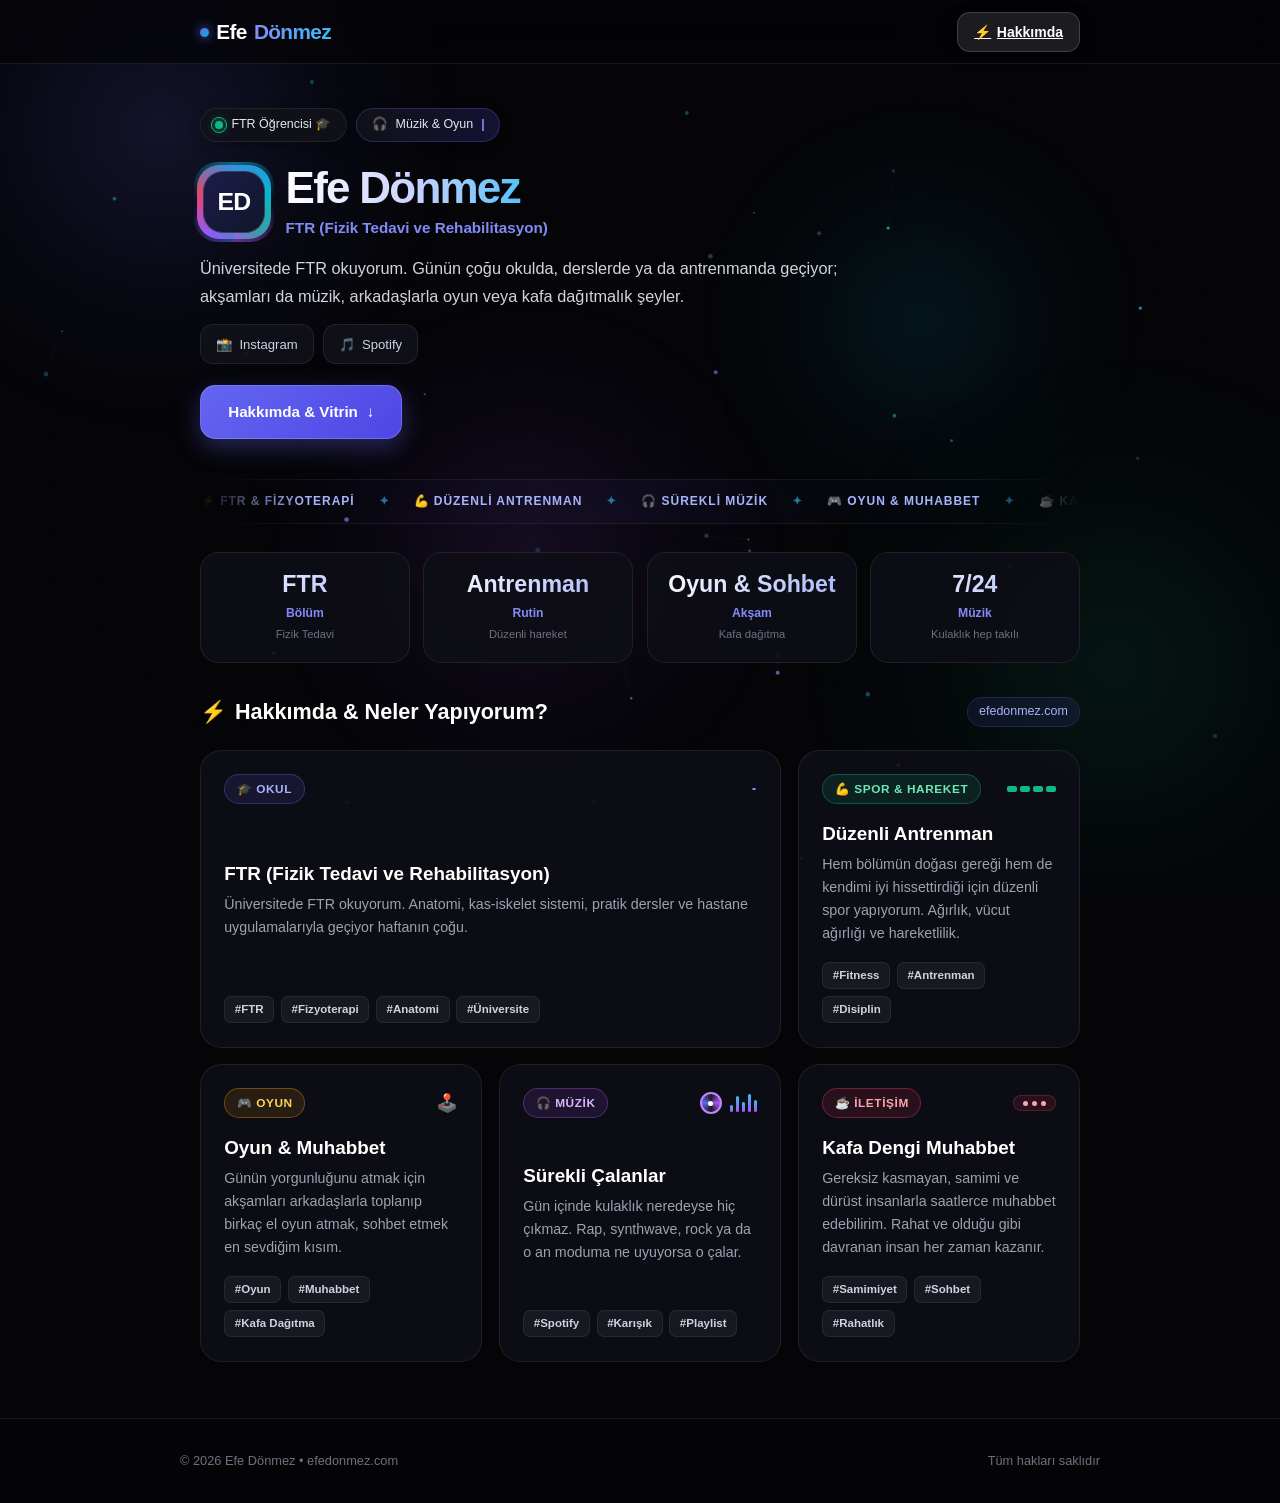
==== index.html @ 9a60cbd2 "source repo import" ====
<!DOCTYPE html>
<html lang="tr">
<head>
  <meta charset="UTF-8" />
  <meta name="viewport" content="width=device-width, initial-scale=1.0, maximum-scale=5.0, viewport-fit=cover" />
  <meta name="theme-color" content="#050508" />
  <meta name="apple-mobile-web-app-capable" content="yes" />
  <meta name="apple-mobile-web-app-status-bar-style" content="black-translucent" />
  <meta name="description" content="Efe Dönmez - FTR Öğrencisi | Kişisel Web Sitesi" />
  <meta property="og:title" content="Efe Dönmez | efedonmez.com" />
  <meta property="og:description" content="Efe Dönmez - Kişisel Vitrin" />
  <meta property="og:url" content="https://efedonmez.com" />
  <meta property="og:type" content="website" />
  <link rel="canonical" href="https://efedonmez.com/" />
  
  <title>Efe Dönmez | efedonmez.com</title>
  
  <link rel="stylesheet" href="css/base.css" />
  <link rel="stylesheet" href="css/showcase.css" />
</head>
<body>

  <!-- Üst Kaydırma İlerleme Çizgisi -->
  <div class="scroll-progress-bar" id="scroll-progress"></div>

  <!-- İnteraktif Yıldız & Parçacık Ağı Canvas -->
  <canvas id="bg-particles" aria-hidden="true"></canvas>

  <!-- Arka Plan Akıcı Aurora & Siber Izgara Animasyonu -->
  <div class="ambient-bg" aria-hidden="true">
    <div class="cyber-grid"></div>
    <div class="glow-orb glow-orb-1"></div>
    <div class="glow-orb glow-orb-2"></div>
    <div class="glow-orb glow-orb-3"></div>
    <div class="glow-orb glow-orb-4"></div>
  </div>

  <!-- Fare Takipçi Işık Hüzmesi -->
  <div class="cursor-glow" id="cursor-glow" aria-hidden="true"></div>

  <!-- Üst Navigasyon -->
  <header>
    <div class="nav-container">
      <button onclick="window.scrollTo({top: 0, behavior: 'smooth'})" class="brand-btn" aria-label="Ana Sayfa">
        <span class="brand-dot"></span>
        Efe<span class="accent">Dönmez</span>
      </button>
      <nav class="nav-tabs">
        <a href="#vitrin" class="tab-btn active">
          <span>⚡</span> Hakkımda
        </a>
      </nav>
    </div>
  </header>

  <!-- Ana İçerik -->
  <main>

    <!-- 1. HAKKIMDA & BENTO VİTRİN SEKMESİ -->
    <section id="view-showcase" class="fade-in">
      
      <!-- Hero Giriş -->
      <div class="hero-section">
        <div class="profile-badge-row stagger-item" style="--delay: 0.05s">
          <div class="status-pill">
            <span class="status-dot"></span>
            <span>FTR Öğrencisi 🎓</span>
          </div>
          <div class="status-pill pill-glow">
            <span class="floating-emoji">🎧</span>
            <span id="typewriter-text">Müzik & Oyun</span>
            <span class="typewriter-cursor">|</span>
          </div>
        </div>

        <div class="hero-main">
          <div class="hero-name-row stagger-item" style="--delay: 0.12s">
            <div class="avatar-wrapper" onclick="triggerAvatarBurst(event)" title="Tıkla!">
              <div class="avatar-ring"></div>
              <div class="avatar-ring-outer"></div>
              <div class="hero-avatar">ED</div>
            </div>
            <div class="hero-titles">
              <h1 class="shimmer-title">Efe Dönmez</h1>
              <p class="hero-subtitle">
                <span>FTR (Fizik Tedavi ve Rehabilitasyon)</span>
              </p>
            </div>
          </div>

          <p class="hero-bio stagger-item" style="--delay: 0.2s">
            Üniversitede FTR okuyorum. Günün çoğu okulda, derslerde ya da antrenmanda geçiyor; akşamları da müzik, arkadaşlarla oyun veya kafa dağıtmalık şeyler.
          </p>

          <!-- Sosyal Medya Şeridi -->
          <div class="social-strip stagger-item" style="--delay: 0.28s" id="social-strip"></div>

          <!-- Aksiyon Butonları -->
          <div class="hero-cta-group stagger-item" style="--delay: 0.35s">
            <a href="#vitrin" class="btn-hero-primary" style="text-decoration: none;">
              <span class="btn-shine"></span>
              <span>Hakkımda & Vitrin</span>
              <span class="bounce-arrow">↓</span>
            </a>
          </div>
        </div>
      </div>

      <!-- Sonsuz Kayan Şerit (Marquee Ticker) -->
      <div class="marquee-wrapper stagger-item" style="--delay: 0.42s">
        <div class="marquee-track">
          <div class="marquee-content">
            <span>⚡ FTR & FİZYOTERAPİ</span><span class="sep">✦</span>
            <span>💪 DÜZENLİ ANTRENMAN</span><span class="sep">✦</span>
            <span>🎧 SÜREKLİ MÜZİK</span><span class="sep">✦</span>
            <span>🎮 OYUN & MUHABBET</span><span class="sep">✦</span>
            <span>☕ KAFA DENGİ SOHBET</span><span class="sep">✦</span>
            <span>🌐 EFEDONMEZ.COM</span><span class="sep">✦</span>
            <span>⚡ FTR & FİZYOTERAPİ</span><span class="sep">✦</span>
            <span>💪 DÜZENLİ ANTRENMAN</span><span class="sep">✦</span>
            <span>🎧 SÜREKLİ MÜZİK</span><span class="sep">✦</span>
            <span>🎮 OYUN & MUHABBET</span><span class="sep">✦</span>
            <span>☕ KAFA DENGİ SOHBET</span><span class="sep">✦</span>
            <span>🌐 EFEDONMEZ.COM</span><span class="sep">✦</span>
          </div>
        </div>
      </div>

      <!-- İstatistik Sayaçları -->
      <div class="stats-grid" id="stats-container"></div>

      <!-- Bento Grid Vitrin Başlığı -->
      <div class="section-header" id="vitrin">
        <div class="section-title">
          <span class="zap-icon">⚡</span>
          <span>Hakkımda & Neler Yapıyorum?</span>
        </div>
        <span class="section-sub">efedonmez.com</span>
      </div>

      <!-- Dinamik Bento Grid Kartları -->
      <div class="bento-grid" id="bento-container"></div>

    </section>
  </main>

  <!-- Alt Bilgi -->
  <footer>
    <div class="footer-inner">
      <span>© 2026 Efe Dönmez • efedonmez.com</span>
      <span>Tüm hakları saklıdır</span>
    </div>
  </footer>

  <!-- Modüler Script Bileşenleri (< 200 Satır Kuralına Uygun) -->
  <script src="js/confetti.js"></script>
  <script src="js/particles.js"></script>
  <script src="data/profile.js"></script>
  <script src="js/app.js"></script>
</body>
</html>
---- css/base.css ----
/* ==========================================================================
   1. BASE.CSS - Değişkenler, Arka Plan Aurora, Siber Izgara ve Navigasyon
   ========================================================================== */

*, *::before, *::after {
  box-sizing: border-box;
  margin: 0;
  padding: 0;
  -webkit-tap-highlight-color: transparent;
}

:root {
  --bg-deep: #050508;
  --bg-card: rgba(15, 15, 23, 0.86);
  --bg-card-hover: rgba(22, 22, 34, 0.94);
  --bg-darker: #0a0a0f;
  --border-subtle: rgba(255, 255, 255, 0.08);
  --border-hover: rgba(129, 140, 248, 0.45);
  --text-main: #f4f4f6;
  --text-muted: #9ca3af;
  --text-faint: #6b7280;
  --primary: #6366f1;
  --primary-light: #818cf8;
  --primary-dark: #4f46e5;
  --primary-glow: rgba(99, 102, 241, 0.35);
  --emerald: #10b981;
  --purple: #a855f7;
  --amber: #f59e0b;
  --rose: #f43f5e;
  --cyan: #06b6d4;
  --font-sans: -apple-system, BlinkMacSystemFont, "Segoe UI", Roboto, "Helvetica Neue", Arial, sans-serif;
  --sat: env(safe-area-inset-top, 0px);
  --sab: env(safe-area-inset-bottom, 0px);
}

html { scroll-behavior: smooth; font-size: 16px; }

body {
  background-color: var(--bg-deep);
  color: var(--text-main);
  font-family: var(--font-sans);
  line-height: 1.6;
  min-height: 100vh;
  min-height: 100dvh;
  display: flex;
  flex-direction: column;
  position: relative;
  overflow-x: hidden;
  -webkit-font-smoothing: antialiased;
}

::selection { background-color: var(--primary); color: #fff; }
::-webkit-scrollbar { width: 6px; }
::-webkit-scrollbar-track { background: var(--bg-deep); }
::-webkit-scrollbar-thumb { background: linear-gradient(180deg, #6366f1, #10b981); border-radius: 9999px; }

.scroll-progress-bar {
  position: fixed; top: 0; left: 0; height: 3px; width: 0%;
  background: linear-gradient(90deg, #6366f1, #a855f7, #06b6d4, #10b981);
  background-size: 200% 100%;
  animation: gradientMove 3s linear infinite;
  z-index: 9999;
  box-shadow: 0 0 12px rgba(99, 102, 241, 0.8);
}

@keyframes gradientMove {
  0% { background-position: 0% 50%; }
  100% { background-position: 200% 50%; }
}

#bg-particles {
  position: fixed; inset: 0; width: 100vw; height: 100vh;
  pointer-events: none; z-index: 0;
}

.ambient-bg { position: fixed; inset: 0; pointer-events: none; z-index: 0; overflow: hidden; }

.cyber-grid {
  position: absolute; inset: 0;
  background-image: linear-gradient(rgba(99, 102, 241, 0.04) 1px, transparent 1px),
                    linear-gradient(90deg, rgba(99, 102, 241, 0.04) 1px, transparent 1px);
  background-size: 48px 48px;
  mask-image: radial-gradient(ellipse at center, rgba(0,0,0,0.65) 0%, transparent 75%);
  -webkit-mask-image: radial-gradient(ellipse at center, rgba(0,0,0,0.65) 0%, transparent 75%);
}

.glow-orb { position: absolute; border-radius: 50%; opacity: 0.55; will-change: transform; pointer-events: none; }
.glow-orb-1 { width: 620px; height: 620px; background: radial-gradient(circle, rgba(99, 102, 241, 0.28) 0%, rgba(99, 102, 241, 0.08) 40%, transparent 70%); top: -180px; left: -150px; animation: orbFloat1 16s ease-in-out infinite alternate; }
.glow-orb-2 { width: 650px; height: 650px; background: radial-gradient(circle, rgba(16, 185, 129, 0.18) 0%, rgba(16, 185, 129, 0.05) 40%, transparent 70%); bottom: -10%; right: -160px; animation: orbFloat2 20s ease-in-out infinite alternate; }
.glow-orb-3 { width: 540px; height: 540px; background: radial-gradient(circle, rgba(168, 85, 247, 0.2) 0%, rgba(168, 85, 247, 0.06) 40%, transparent 70%); top: 32%; left: 20%; animation: orbFloat3 18s ease-in-out infinite alternate; }
.glow-orb-4 { width: 460px; height: 460px; background: radial-gradient(circle, rgba(6, 182, 212, 0.18) 0%, rgba(6, 182, 212, 0.05) 40%, transparent 70%); top: 10%; right: 10%; animation: orbFloat1 22s ease-in-out infinite alternate-reverse; }

@keyframes orbFloat1 { 0% { transform: translate3d(0, 0, 0); } 100% { transform: translate3d(55px, 65px, 0); } }
@keyframes orbFloat2 { 0% { transform: translate3d(0, 0, 0); } 100% { transform: translate3d(-60px, -65px, 0); } }
@keyframes orbFloat3 { 0% { transform: translate3d(0, 0, 0); } 100% { transform: translate3d(45px, -50px, 0); } }

.cursor-glow {
  position: fixed; top: 0; left: 0; width: 420px; height: 420px; border-radius: 50%;
  background: radial-gradient(circle, rgba(99, 102, 241, 0.13) 0%, rgba(6, 182, 212, 0.05) 40%, transparent 70%);
  pointer-events: none; z-index: 1; will-change: transform;
  transform: translate3d(-9999px, -9999px, 0); transition: opacity 0.3s ease; opacity: 0;
}

.click-ripple {
  position: fixed; border-radius: 50%; pointer-events: none; z-index: 9998;
  border: 2px solid rgba(129, 140, 248, 0.75);
  box-shadow: 0 0 20px rgba(99, 102, 241, 0.5), inset 0 0 12px rgba(6, 182, 212, 0.4);
  transform: translate(-50%, -50%) scale(0);
  animation: rippleExpand 0.65s cubic-bezier(0.16, 1, 0.3, 1) forwards;
}

@keyframes rippleExpand {
  0% { width: 0px; height: 0px; opacity: 1; transform: translate(-50%, -50%) scale(0.2); }
  100% { width: 130px; height: 130px; opacity: 0; transform: translate(-50%, -50%) scale(1); }
}

header {
  position: sticky; top: 0; z-index: 50;
  background-color: rgba(5, 5, 8, 0.78);
  backdrop-filter: blur(20px); -webkit-backdrop-filter: blur(20px);
  border-bottom: 1px solid var(--border-subtle);
  padding-top: var(--sat); height: calc(64px + var(--sat));
}

.nav-container { max-width: 920px; margin: 0 auto; padding: 0 1.25rem; height: 64px; display: flex; align-items: center; justify-content: space-between; }
.brand-btn { background: transparent; border: none; font-size: 1.3rem; font-weight: 800; color: #fff; cursor: pointer; letter-spacing: -0.03em; display: flex; align-items: center; gap: 0.45rem; transition: transform 0.25s cubic-bezier(0.34, 1.56, 0.64, 1); }
.brand-btn:hover { transform: scale(1.04); }
.brand-btn:active { transform: scale(0.95); }
.brand-dot { width: 9px; height: 9px; border-radius: 50%; background: linear-gradient(135deg, #6366f1, #06b6d4); box-shadow: 0 0 12px #6366f1; animation: statusPulse 2s infinite; }
.brand-btn span.accent { background: linear-gradient(90deg, #818cf8, #38bdf8, #c084fc); background-size: 200% auto; -webkit-background-clip: text; -webkit-text-fill-color: transparent; animation: textShine 4s linear infinite; }

.nav-tabs { display: flex; gap: 0.45rem; align-items: center; }
.tab-btn { padding: 0.45rem 1rem; min-height: 40px; border-radius: 0.8rem; font-size: 0.875rem; font-weight: 600; border: 1px solid transparent; cursor: pointer; transition: all 0.25s cubic-bezier(0.16, 1, 0.3, 1); background: transparent; color: var(--text-muted); display: inline-flex; align-items: center; gap: 0.35rem; }
.tab-btn:hover { color: #fff; background-color: rgba(255, 255, 255, 0.06); transform: translateY(-1px); }
.tab-btn:active { transform: scale(0.95); }
.tab-btn.active { background-color: rgba(255, 255, 255, 0.1); color: #fff; border-color: rgba(255, 255, 255, 0.16); box-shadow: 0 4px 15px rgba(0, 0, 0, 0.3); }

.sparkle-icon { display: inline-block; animation: sparkleTwinkle 2.2s ease-in-out infinite; }
@keyframes sparkleTwinkle { 0%, 100% { transform: scale(1) rotate(0deg); } 50% { transform: scale(1.25) rotate(18deg); } }
@keyframes statusPulse { 0%, 100% { opacity: 1; transform: scale(1); } 50% { opacity: 0.4; transform: scale(0.85); } }

main { position: relative; z-index: 2; max-width: 920px; width: 100%; margin: 0 auto; padding: 1.5rem 1.25rem 3.5rem 1.25rem; flex: 1; }
.stagger-item { opacity: 0; transform: translateY(18px); animation: staggerReveal 0.65s cubic-bezier(0.22, 1, 0.36, 1) forwards; animation-delay: var(--delay, 0s); }
@keyframes staggerReveal { from { opacity: 0; transform: translateY(18px) scale(0.98); } to { opacity: 1; transform: translateY(0) scale(1); } }
.fade-in { animation: fadeIn 0.4s cubic-bezier(0.16, 1, 0.3, 1) forwards; }
@keyframes fadeIn { from { opacity: 0; transform: translateY(12px); } to { opacity: 1; transform: translateY(0); } }
.hidden { display: none !important; }

footer { position: relative; z-index: 2; border-top: 1px solid var(--border-subtle); padding: 2rem 1.25rem calc(2rem + var(--sab)) 1.25rem; text-align: center; font-size: 0.8rem; color: var(--text-faint); background-color: rgba(5, 5, 8, 0.92); }
.footer-inner { max-width: 920px; margin: 0 auto; display: flex; flex-direction: column; gap: 0.5rem; align-items: center; justify-content: space-between; }
@media (min-width: 640px) { .footer-inner { flex-direction: row; } }

@media (max-width: 480px) {
  .nav-container { padding: 0 0.85rem; }
  .brand-btn { font-size: 1.12rem; gap: 0.35rem; }
  .nav-tabs { gap: 0.3rem; }
  .tab-btn { padding: 0.38rem 0.68rem; font-size: 0.78rem; min-height: 36px; white-space: nowrap; }
  main { padding: 1rem 0.95rem 3rem 0.95rem; }
  .glow-orb { width: 320px !important; height: 320px !important; }
}
---- css/showcase.css ----
/* ==========================================================================
   2. SHOWCASE.CSS - Hero, Avatar Halo, Marquee, Bento Grid ve Kart Animasyonları
   ========================================================================== */

.hero-section { padding: 1.25rem 0 2rem 0; display: flex; flex-direction: column; gap: 1.35rem; }
.profile-badge-row { display: flex; flex-wrap: wrap; align-items: center; gap: 0.6rem; }

.status-pill {
  display: inline-flex; align-items: center; gap: 0.5rem;
  padding: 0.38rem 0.9rem; border-radius: 9999px;
  background-color: rgba(18, 18, 26, 0.88); border: 1px solid var(--border-subtle);
  font-size: 0.78rem; font-weight: 500; color: #e2e8f0;
  box-shadow: 0 4px 12px rgba(0, 0, 0, 0.25);
  transition: transform 0.2s ease, border-color 0.2s ease;
}
.status-pill:hover { transform: translateY(-2px); border-color: rgba(129, 140, 248, 0.4); }
.pill-glow { border-color: rgba(99, 102, 241, 0.28); background: linear-gradient(90deg, rgba(18, 18, 26, 0.9), rgba(49, 46, 129, 0.35)); }

.status-dot { width: 8px; height: 8px; border-radius: 50%; background-color: var(--emerald); box-shadow: 0 0 10px var(--emerald); position: relative; }
.status-dot::after { content: ''; position: absolute; inset: -4px; border-radius: 50%; border: 1.5px solid var(--emerald); animation: radarPing 1.8s cubic-bezier(0, 0, 0.2, 1) infinite; }
@keyframes radarPing { 0% { transform: scale(0.8); opacity: 0.9; } 100% { transform: scale(2.4); opacity: 0; } }

.floating-emoji { display: inline-block; animation: floatWave 2.5s ease-in-out infinite; }
@keyframes floatWave { 0%, 100% { transform: translateY(0) rotate(0deg); } 50% { transform: translateY(-3px) rotate(10deg); } }
.typewriter-cursor { color: var(--primary-light); font-weight: 800; animation: blinkCursor 0.8s step-end infinite; }
@keyframes blinkCursor { 0%, 100% { opacity: 1; } 50% { opacity: 0; } }

.hero-main { display: flex; flex-direction: column; gap: 0.9rem; }
.hero-name-row { display: flex; align-items: center; gap: 1.1rem; }

.avatar-wrapper { position: relative; width: 68px; height: 68px; display: flex; align-items: center; justify-content: center; cursor: pointer; flex-shrink: 0; animation: floatY 4s ease-in-out infinite; }
@keyframes floatY { 0%, 100% { transform: translateY(0px); } 50% { transform: translateY(-5px); } }
.avatar-ring { position: absolute; inset: -3px; border-radius: 1.4rem; background: conic-gradient(from 0deg, #6366f1, #06b6d4, #10b981, #a855f7, #f43f5e, #6366f1); animation: spinHalo 4s linear infinite; }
.avatar-ring-outer { position: absolute; inset: -6px; border-radius: 1.5rem; background: conic-gradient(from 180deg, #6366f1, transparent, #06b6d4, transparent, #a855f7); animation: spinHaloReverse 6s linear infinite; opacity: 0.55; }
@keyframes spinHalo { 0% { transform: rotate(0deg); } 100% { transform: rotate(360deg); } }
@keyframes spinHaloReverse { 0% { transform: rotate(360deg); } 100% { transform: rotate(0deg); } }

.hero-avatar {
  position: relative; z-index: 2; width: 62px; height: 62px; border-radius: 1.25rem;
  background: linear-gradient(135deg, #1e1b4b 0%, #0f172a 100%);
  border: 1px solid rgba(255, 255, 255, 0.15);
  display: flex; align-items: center; justify-content: center;
  font-size: 1.55rem; font-weight: 900; color: #fff; letter-spacing: -0.03em;
  transition: transform 0.2s cubic-bezier(0.34, 1.56, 0.64, 1);
}
.avatar-wrapper:hover .hero-avatar { transform: scale(1.06); }
.avatar-wrapper:active .hero-avatar { transform: scale(0.92); }

.shimmer-title {
  font-size: clamp(2rem, 5vw, 2.75rem); font-weight: 900; letter-spacing: -0.04em; line-height: 1.1;
  background: linear-gradient(90deg, #fff 0%, #c7d2fe 25%, #38bdf8 50%, #a855f7 75%, #fff 100%);
  background-size: 200% auto; -webkit-background-clip: text; -webkit-text-fill-color: transparent;
  animation: textShine 5s linear infinite;
}
@keyframes textShine { 0% { background-position: 0% center; } 100% { background-position: 200% center; } }
.hero-subtitle { font-size: 0.95rem; color: var(--primary-light); font-weight: 600; margin-top: 0.2rem; }
.hero-bio { font-size: 1.02rem; color: #d1d5db; line-height: 1.72; max-width: 680px; }

.hero-cta-group { display: flex; flex-wrap: wrap; gap: 0.8rem; margin-top: 0.4rem; }
.btn-hero-primary {
  position: relative; overflow: hidden; display: inline-flex; align-items: center; justify-content: center; gap: 0.55rem;
  padding: 0.85rem 1.7rem; min-height: 50px;
  background: linear-gradient(135deg, #6366f1 0%, #4f46e5 50%, #7c3aed 100%);
  background-size: 200% 200%; animation: gradientMove 4s ease infinite;
  color: #fff; border: 1px solid rgba(165, 180, 252, 0.35); border-radius: 0.95rem;
  font-size: 0.95rem; font-weight: 700; cursor: pointer;
  transition: transform 0.2s ease, box-shadow 0.2s ease; box-shadow: 0 8px 25px var(--primary-glow);
}
.btn-shine { position: absolute; top: 0; left: -100%; width: 60%; height: 100%; background: linear-gradient(90deg, transparent, rgba(255, 255, 255, 0.35), transparent); transform: skewX(-20deg); animation: btnShineSweep 3.5s infinite; pointer-events: none; }
@keyframes btnShineSweep { 0% { left: -100%; } 35%, 100% { left: 200%; } }
.btn-hero-primary:hover { transform: translateY(-3px) scale(1.02); box-shadow: 0 14px 32px rgba(99, 102, 241, 0.55); }
.btn-hero-primary:active { transform: scale(0.96); }
.sparkle-spin { display: inline-block; animation: sparkleTwinkle 2s infinite; }

.btn-hero-secondary {
  display: inline-flex; align-items: center; justify-content: center; gap: 0.5rem;
  padding: 0.85rem 1.4rem; min-height: 50px; background-color: rgba(20, 20, 30, 0.85);
  color: #e5e7eb; border: 1px solid var(--border-subtle); border-radius: 0.95rem;
  font-size: 0.95rem; font-weight: 600; text-decoration: none; cursor: pointer; transition: all 0.2s ease;
}
.btn-hero-secondary:hover { background-color: rgba(30, 30, 44, 0.95); color: #fff; border-color: rgba(129, 140, 248, 0.4); transform: translateY(-2px); }
.bounce-arrow { display: inline-block; animation: bounceY 1.6s infinite ease-in-out; }
@keyframes bounceY { 0%, 100% { transform: translateY(0); } 50% { transform: translateY(4px); } }
.arrow-slide { display: inline-block; transition: transform 0.25s ease; }
.btn-hero-primary:hover .arrow-slide { transform: translateX(4px); }

.social-strip { display: flex; flex-wrap: wrap; gap: 0.55rem; }
.social-badge {
  display: inline-flex; align-items: center; gap: 0.45rem; padding: 0.45rem 0.95rem; min-height: 40px;
  border-radius: 0.8rem; background-color: rgba(18, 18, 26, 0.85); border: 1px solid var(--border-subtle);
  font-size: 0.82rem; font-weight: 500; color: #cbd5e1; text-decoration: none; transition: all 0.25s cubic-bezier(0.34, 1.56, 0.64, 1);
}
.social-badge:hover { background-color: rgba(99, 102, 241, 0.18); color: #fff; border-color: rgba(129, 140, 248, 0.5); transform: translateY(-3px) scale(1.03); box-shadow: 0 8px 20px rgba(99, 102, 241, 0.25); }

.marquee-wrapper {
  margin: 0.5rem 0 1.75rem 0; padding: 0.75rem 0;
  border-top: 1px solid rgba(255, 255, 255, 0.06); border-bottom: 1px solid rgba(255, 255, 255, 0.06);
  background: linear-gradient(90deg, transparent, rgba(99, 102, 241, 0.05), transparent); overflow: hidden;
  mask-image: linear-gradient(90deg, transparent 0%, #000 12%, #000 88%, transparent 100%);
  -webkit-mask-image: linear-gradient(90deg, transparent 0%, #000 12%, #000 88%, transparent 100%);
}
.marquee-track { display: flex; width: max-content; will-change: transform; animation: marqueeScroll 24s linear infinite; }
.marquee-wrapper:hover .marquee-track { animation-play-state: paused; }
.marquee-content { display: flex; align-items: center; gap: 1.5rem; padding-right: 1.5rem; font-size: 0.75rem; font-weight: 700; letter-spacing: 0.08em; color: #a5b4fc; }
.marquee-content .sep { color: #38bdf8; opacity: 0.6; }
@keyframes marqueeScroll { 0% { transform: translate3d(0, 0, 0); } 100% { transform: translate3d(-50%, 0, 0); } }

.spotlight-card {
  position: relative; overflow: hidden; --mouse-x: 50%; --mouse-y: 50%; --rx: 0deg; --ry: 0deg;
  transform: perspective(1000px) rotateX(var(--rx)) rotateY(var(--ry));
  transition: transform 0.1s ease-out, border-color 0.25s ease, box-shadow 0.25s ease;
}
.spotlight-card::after {
  content: ''; position: absolute; inset: 0;
  background: radial-gradient(420px circle at var(--mouse-x) var(--mouse-y), rgba(129, 140, 248, 0.14), transparent 45%);
  opacity: 0; transition: opacity 0.25s ease; pointer-events: none; z-index: 1;
}
.spotlight-card:hover::after { opacity: 1; }

.stats-grid { display: grid; grid-template-columns: repeat(2, 1fr); gap: 0.85rem; margin: 1rem 0 2rem 0; }
@media (min-width: 640px) { .stats-grid { grid-template-columns: repeat(4, 1fr); } }
.stat-card { padding: 1.15rem 1rem; background-color: var(--bg-card); border: 1px solid var(--border-subtle); border-radius: 1.15rem; text-align: center; position: relative; overflow: hidden; }
.stat-card::before { content: ''; position: absolute; top: 0; left: -100%; width: 100%; height: 2px; background: linear-gradient(90deg, transparent, #818cf8, #34d399, transparent); animation: topBorderFlow 4s linear infinite; animation-delay: var(--delay, 0s); }
@keyframes topBorderFlow { 0% { left: -100%; } 100% { left: 100%; } }
.stat-card:hover { border-color: var(--border-hover); box-shadow: 0 12px 28px rgba(0, 0, 0, 0.4), 0 0 20px rgba(99, 102, 241, 0.15); }
.stat-val { font-size: 1.45rem; font-weight: 800; background: linear-gradient(135deg, #fff 0%, #a5b4fc 100%); -webkit-background-clip: text; -webkit-text-fill-color: transparent; line-height: 1.2; }
.stat-lbl { font-size: 0.76rem; font-weight: 700; color: var(--primary-light); margin-top: 0.3rem; }
.stat-sub { font-size: 0.7rem; color: var(--text-faint); margin-top: 0.15rem; }

.section-header { display: flex; align-items: center; justify-content: space-between; margin: 2rem 0 1.25rem 0; }
.section-title { font-size: 1.35rem; font-weight: 800; color: #fff; display: flex; align-items: center; gap: 0.5rem; }
.zap-icon { display: inline-block; animation: zapBounce 2s infinite; }
@keyframes zapBounce { 0%, 100% { transform: scale(1); } 50% { transform: scale(1.2) rotate(-8deg); } }
.section-sub { font-size: 0.78rem; color: #a5b4fc; padding: 0.25rem 0.7rem; border-radius: 9999px; background: rgba(99, 102, 241, 0.1); border: 1px solid rgba(99, 102, 241, 0.2); }

.bento-grid { display: grid; grid-template-columns: 1fr; gap: 1.05rem; }
@media (min-width: 640px) { .bento-grid { grid-template-columns: repeat(2, 1fr); } .bento-card.large, .bento-card.wide { grid-column: span 2; } }
@media (min-width: 860px) { .bento-grid { grid-template-columns: repeat(3, 1fr); } .bento-card.large { grid-column: span 2; } .bento-card.wide { grid-column: span 3; } }

.bento-card { padding: 1.45rem; border-radius: 1.35rem; background-color: var(--bg-card); border: 1px solid var(--border-subtle); display: flex; flex-direction: column; justify-content: space-between; gap: 1.05rem; position: relative; overflow: hidden; z-index: 1; }
.bento-card > * { position: relative; z-index: 2; }
.bento-card:hover { border-color: var(--border-hover); background-color: var(--bg-card-hover); box-shadow: 0 18px 40px rgba(0, 0, 0, 0.45), 0 0 25px rgba(99, 102, 241, 0.15); }
.bento-badge-row { display: flex; align-items: center; justify-content: space-between; gap: 0.5rem; }
.bento-badge { font-size: 0.74rem; font-weight: 700; text-transform: uppercase; letter-spacing: 0.05em; padding: 0.28rem 0.72rem; border-radius: 9999px; display: inline-flex; align-items: center; gap: 0.35rem; }
.bento-badge.indigo { color: #a5b4fc; border: 1px solid rgba(99, 102, 241, 0.35); background: rgba(99, 102, 241, 0.12); }
.bento-badge.emerald { color: #6ee7b7; border: 1px solid rgba(16, 185, 129, 0.35); background: rgba(16, 185, 129, 0.12); }
.bento-badge.purple { color: #d8b4fe; border: 1px solid rgba(168, 85, 247, 0.35); background: rgba(168, 85, 247, 0.12); }
.bento-badge.amber { color: #fcd34d; border: 1px solid rgba(245, 158, 11, 0.35); background: rgba(245, 158, 11, 0.12); }
.bento-badge.rose { color: #fda4af; border: 1px solid rgba(244, 63, 94, 0.35); background: rgba(244, 63, 94, 0.12); }
.bento-badge.cyan { color: #67e8f9; border: 1px solid rgba(6, 182, 212, 0.35); background: rgba(6, 182, 212, 0.12); }

/* Mini Card Widgets */
.ecg-widget { width: 90px; height: 24px; overflow: visible; }
.ecg-line { fill: none; stroke: #818cf8; stroke-width: 2.2; stroke-linecap: round; stroke-linejoin: round; stroke-dasharray: 160; stroke-dashoffset: 160; animation: ecgPulse 2.4s ease-in-out infinite; }
@keyframes ecgPulse { 0% { stroke-dashoffset: 160; opacity: 0.3; } 50% { stroke-dashoffset: 0; opacity: 1; } 100% { stroke-dashoffset: -160; opacity: 0.3; } }

.music-widget { display: flex; align-items: center; gap: 0.5rem; }
.vinyl-disc { width: 22px; height: 22px; border-radius: 50%; background: conic-gradient(#18181b, #a855f7, #18181b, #6366f1, #18181b); border: 2px solid #c084fc; display: flex; align-items: center; justify-content: center; animation: spinHalo 3s linear infinite; }
.vinyl-disc::after { content: ''; width: 5px; height: 5px; border-radius: 50%; background: #fff; }
.equalizer { display: flex; align-items: flex-end; gap: 3px; height: 18px; }
.eq-bar { width: 3px; background: linear-gradient(180deg, #38bdf8, #a855f7); border-radius: 2px; animation: equalize 0.9s infinite alternate ease-in-out; }
.eq-bar:nth-child(1) { height: 7px; animation-duration: 0.6s; }
.eq-bar:nth-child(2) { height: 16px; animation-duration: 0.95s; animation-delay: 0.15s; }
.eq-bar:nth-child(3) { height: 10px; animation-duration: 0.75s; animation-delay: 0.3s; }
.eq-bar:nth-child(4) { height: 18px; animation-duration: 1.1s; animation-delay: 0.05s; }
.eq-bar:nth-child(5) { height: 12px; animation-duration: 0.8s; animation-delay: 0.25s; }
@keyframes equalize { 0% { transform: scaleY(0.25); } 100% { transform: scaleY(1); } }

.power-meter { display: flex; gap: 3px; align-items: center; }
.pwr-seg { width: 10px; height: 6px; border-radius: 2px; background: #10b981; animation: powerCharge 1.6s infinite; }
.pwr-seg:nth-child(2) { animation-delay: 0.25s; } .pwr-seg:nth-child(3) { animation-delay: 0.5s; } .pwr-seg:nth-child(4) { animation-delay: 0.75s; }
@keyframes powerCharge { 0%, 100% { opacity: 0.25; transform: scaleY(0.8); } 50% { opacity: 1; transform: scaleY(1.2); } }

.chat-typing { display: flex; align-items: center; gap: 4px; padding: 0.3rem 0.55rem; border-radius: 9999px; background: rgba(244, 63, 94, 0.12); border: 1px solid rgba(244, 63, 94, 0.25); }
.typing-dot { width: 5px; height: 5px; border-radius: 50%; background: #fda4af; animation: typingBounce 1.2s infinite ease-in-out; }
.typing-dot:nth-child(2) { animation-delay: 0.2s; } .typing-dot:nth-child(3) { animation-delay: 0.4s; }
@keyframes typingBounce { 0%, 80%, 100% { transform: translateY(0); opacity: 0.4; } 40% { transform: translateY(-4px); opacity: 1; } }

.game-ping { font-size: 1.1rem; display: inline-block; animation: controllerRock 2s ease-in-out infinite; }
@keyframes controllerRock { 0%, 100% { transform: rotate(-8deg) scale(1); } 50% { transform: rotate(8deg) scale(1.15); } }

.bento-title { font-size: 1.18rem; font-weight: 800; color: #fff; line-height: 1.35; }
.bento-desc { font-size: 0.89rem; color: var(--text-muted); line-height: 1.62; }
.bento-tags { display: flex; flex-wrap: wrap; gap: 0.42rem; }
.bento-tag { font-size: 0.72rem; font-weight: 600; padding: 0.22rem 0.6rem; border-radius: 0.45rem; background-color: rgba(255, 255, 255, 0.05); color: #cbd5e1; border: 1px solid rgba(255, 255, 255, 0.07); transition: all 0.2s ease; }
.bento-card:hover .bento-tag { border-color: rgba(129, 140, 248, 0.3); color: #fff; }

@media (max-width: 480px) {
  .hero-cta-group { flex-direction: column; width: 100%; }
  .btn-hero-primary, .btn-hero-secondary { width: 100%; }
  .bento-card { padding: 1.2rem; }
}
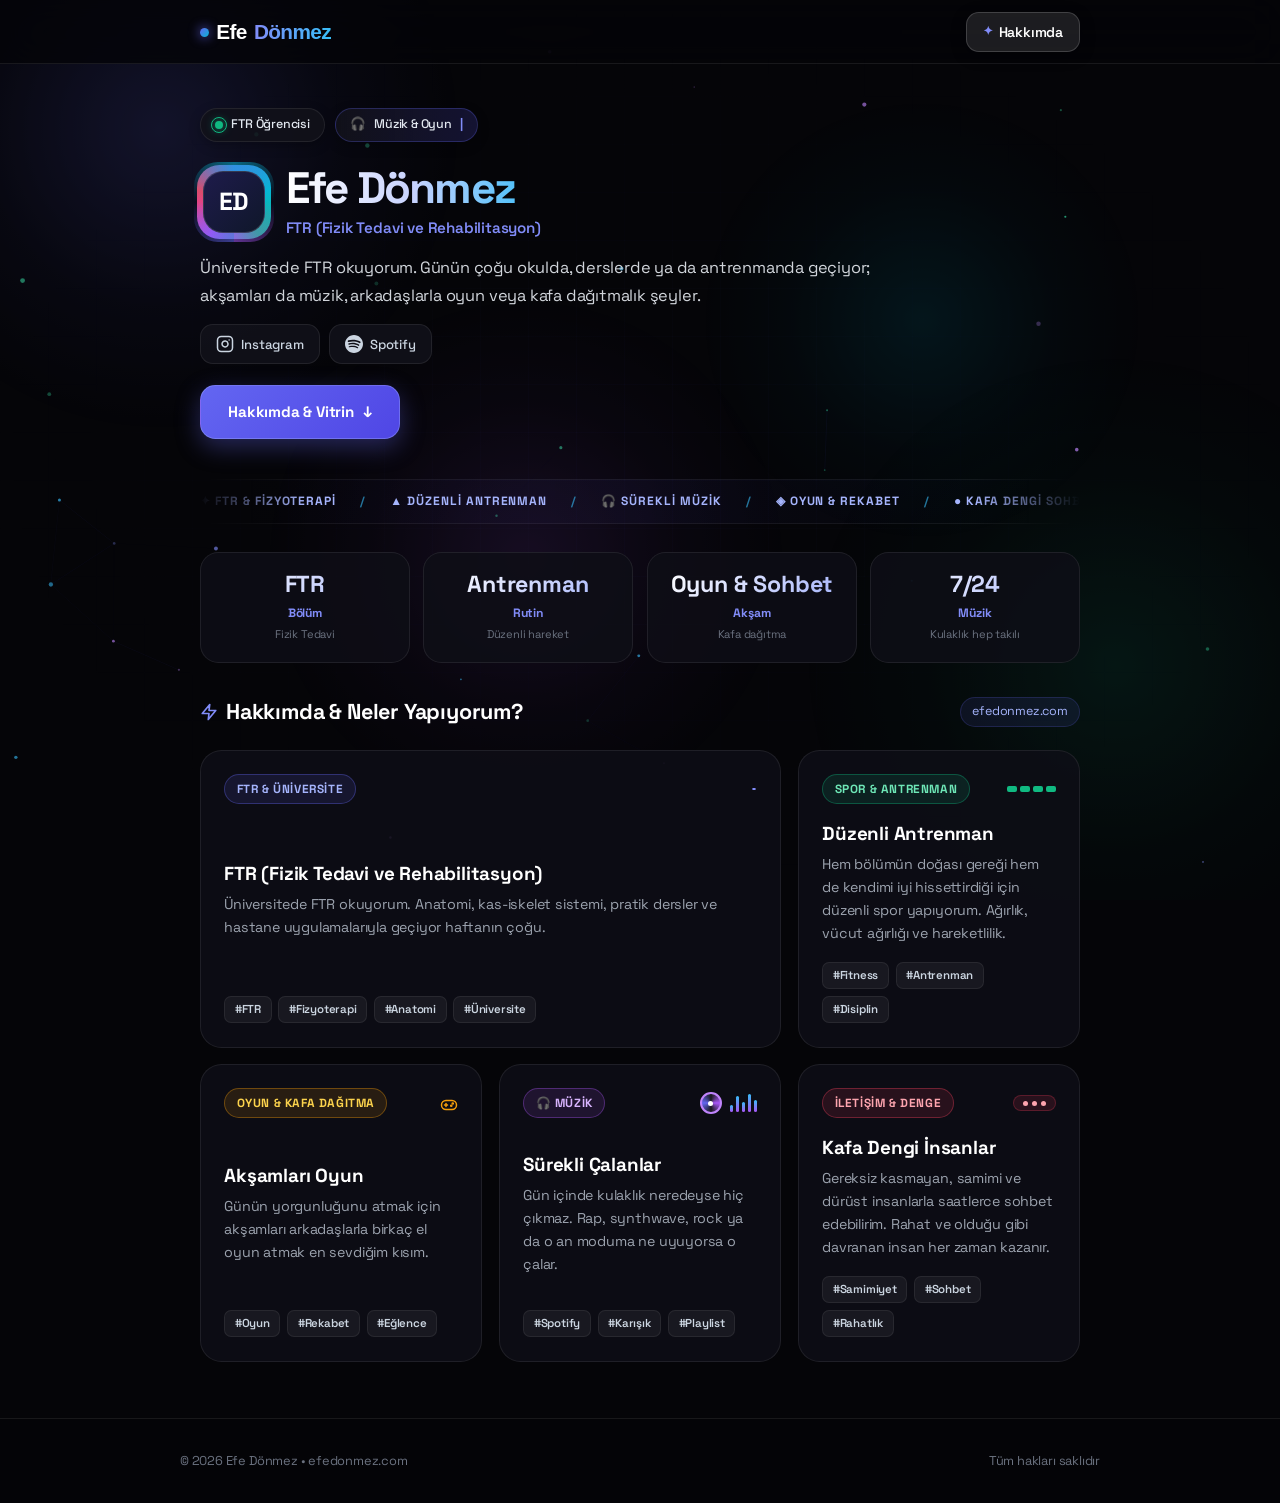
==== commit cb15dc45: "Sync site content from local test folder. Co-authored-by: Cursor <cursoragent@cursor.com>" ====
--- a/index.html
+++ b/index.html
@@ -15,6 +15,11 @@
   
   <title>Efe Dönmez | efedonmez.com</title>
   
+  <!-- Google Fonts: Space Grotesk -->
+  <link rel="preconnect" href="https://fonts.googleapis.com" />
+  <link rel="preconnect" href="https://fonts.gstatic.com" crossorigin />
+  <link href="https://fonts.googleapis.com/css2?family=Space+Grotesk:wght@400;500;600;700&display=swap" rel="stylesheet" />
+
   <link rel="stylesheet" href="css/base.css" />
   <link rel="stylesheet" href="css/showcase.css" />
 </head>
@@ -46,8 +51,8 @@
         Efe<span class="accent">Dönmez</span>
       </button>
       <nav class="nav-tabs">
-        <a href="#vitrin" class="tab-btn active">
-          <span>⚡</span> Hakkımda
+        <a href="#vitrin" class="tab-btn active" style="text-decoration: none;">
+          <span style="font-size: 0.75rem; color: #818cf8;">✦</span> Hakkımda
         </a>
       </nav>
     </div>
@@ -64,7 +69,7 @@
         <div class="profile-badge-row stagger-item" style="--delay: 0.05s">
           <div class="status-pill">
             <span class="status-dot"></span>
-            <span>FTR Öğrencisi 🎓</span>
+            <span>FTR Öğrencisi</span>
           </div>
           <div class="status-pill pill-glow">
             <span class="floating-emoji">🎧</span>
@@ -110,18 +115,18 @@
       <div class="marquee-wrapper stagger-item" style="--delay: 0.42s">
         <div class="marquee-track">
           <div class="marquee-content">
-            <span>⚡ FTR & FİZYOTERAPİ</span><span class="sep">✦</span>
-            <span>💪 DÜZENLİ ANTRENMAN</span><span class="sep">✦</span>
-            <span>🎧 SÜREKLİ MÜZİK</span><span class="sep">✦</span>
-            <span>🎮 OYUN & MUHABBET</span><span class="sep">✦</span>
-            <span>☕ KAFA DENGİ SOHBET</span><span class="sep">✦</span>
-            <span>🌐 EFEDONMEZ.COM</span><span class="sep">✦</span>
-            <span>⚡ FTR & FİZYOTERAPİ</span><span class="sep">✦</span>
-            <span>💪 DÜZENLİ ANTRENMAN</span><span class="sep">✦</span>
-            <span>🎧 SÜREKLİ MÜZİK</span><span class="sep">✦</span>
-            <span>🎮 OYUN & MUHABBET</span><span class="sep">✦</span>
-            <span>☕ KAFA DENGİ SOHBET</span><span class="sep">✦</span>
-            <span>🌐 EFEDONMEZ.COM</span><span class="sep">✦</span>
+            <span>✦ FTR & FİZYOTERAPİ</span><span class="sep">/</span>
+            <span>▲ DÜZENLİ ANTRENMAN</span><span class="sep">/</span>
+            <span>🎧 SÜREKLİ MÜZİK</span><span class="sep">/</span>
+            <span>◈ OYUN & REKABET</span><span class="sep">/</span>
+            <span>● KAFA DENGİ SOHBET</span><span class="sep">/</span>
+            <span>✦ EFEDONMEZ.COM</span><span class="sep">/</span>
+            <span>✦ FTR & FİZYOTERAPİ</span><span class="sep">/</span>
+            <span>▲ DÜZENLİ ANTRENMAN</span><span class="sep">/</span>
+            <span>🎧 SÜREKLİ MÜZİK</span><span class="sep">/</span>
+            <span>◈ OYUN & REKABET</span><span class="sep">/</span>
+            <span>● KAFA DENGİ SOHBET</span><span class="sep">/</span>
+            <span>✦ EFEDONMEZ.COM</span><span class="sep">/</span>
           </div>
         </div>
       </div>
@@ -132,7 +137,7 @@
       <!-- Bento Grid Vitrin Başlığı -->
       <div class="section-header" id="vitrin">
         <div class="section-title">
-          <span class="zap-icon">⚡</span>
+          <svg class="zap-icon" width="18" height="18" viewBox="0 0 24 24" fill="none" stroke="currentColor" stroke-width="2.2" stroke-linecap="round" stroke-linejoin="round" style="color: #818cf8; vertical-align: middle;"><polygon points="13 2 3 14 12 14 11 22 21 10 12 10 13 2"/></svg>
           <span>Hakkımda & Neler Yapıyorum?</span>
         </div>
         <span class="section-sub">efedonmez.com</span>
--- a/css/base.css
+++ b/css/base.css
@@ -7,6 +7,11 @@
   margin: 0;
   padding: 0;
   -webkit-tap-highlight-color: transparent;
+}
+
+a {
+  text-decoration: none;
+  color: inherit;
 }
 
 :root {
@@ -28,17 +33,24 @@
   --amber: #f59e0b;
   --rose: #f43f5e;
   --cyan: #06b6d4;
-  --font-sans: -apple-system, BlinkMacSystemFont, "Segoe UI", Roboto, "Helvetica Neue", Arial, sans-serif;
+  --font-sans: 'Space Grotesk', -apple-system, BlinkMacSystemFont, "Segoe UI", Roboto, sans-serif;
   --sat: env(safe-area-inset-top, 0px);
   --sab: env(safe-area-inset-bottom, 0px);
 }
 
-html { scroll-behavior: smooth; font-size: 16px; }
+html {
+  scroll-behavior: smooth;
+  font-size: 16px;
+  -webkit-text-size-adjust: 100%;
+  text-size-adjust: 100%;
+  -webkit-overflow-scrolling: touch;
+}
 
 body {
   background-color: var(--bg-deep);
   color: var(--text-main);
   font-family: var(--font-sans);
+  letter-spacing: -0.012em;
   line-height: 1.6;
   min-height: 100vh;
   min-height: 100dvh;
@@ -47,6 +59,14 @@
   position: relative;
   overflow-x: hidden;
   -webkit-font-smoothing: antialiased;
+  -moz-osx-font-smoothing: grayscale;
+  -webkit-tap-highlight-color: transparent;
+  -webkit-touch-callout: none;
+  text-rendering: optimizeLegibility;
+  -webkit-user-select: none;
+  -moz-user-select: none;
+  -ms-user-select: none;
+  user-select: none;
 }
 
 ::selection { background-color: var(--primary); color: #fff; }
@@ -130,8 +150,8 @@
 .brand-btn span.accent { background: linear-gradient(90deg, #818cf8, #38bdf8, #c084fc); background-size: 200% auto; -webkit-background-clip: text; -webkit-text-fill-color: transparent; animation: textShine 4s linear infinite; }
 
 .nav-tabs { display: flex; gap: 0.45rem; align-items: center; }
-.tab-btn { padding: 0.45rem 1rem; min-height: 40px; border-radius: 0.8rem; font-size: 0.875rem; font-weight: 600; border: 1px solid transparent; cursor: pointer; transition: all 0.25s cubic-bezier(0.16, 1, 0.3, 1); background: transparent; color: var(--text-muted); display: inline-flex; align-items: center; gap: 0.35rem; }
-.tab-btn:hover { color: #fff; background-color: rgba(255, 255, 255, 0.06); transform: translateY(-1px); }
+.tab-btn { text-decoration: none; padding: 0.45rem 1rem; min-height: 40px; border-radius: 0.8rem; font-size: 0.875rem; font-weight: 600; border: 1px solid transparent; cursor: pointer; transition: all 0.25s cubic-bezier(0.16, 1, 0.3, 1); background: transparent; color: var(--text-muted); display: inline-flex; align-items: center; gap: 0.35rem; }
+.tab-btn:hover { color: #fff; background-color: rgba(255, 255, 255, 0.06); transform: translateY(-1px); text-decoration: none; }
 .tab-btn:active { transform: scale(0.95); }
 .tab-btn.active { background-color: rgba(255, 255, 255, 0.1); color: #fff; border-color: rgba(255, 255, 255, 0.16); box-shadow: 0 4px 15px rgba(0, 0, 0, 0.3); }
 
@@ -150,11 +170,20 @@
 .footer-inner { max-width: 920px; margin: 0 auto; display: flex; flex-direction: column; gap: 0.5rem; align-items: center; justify-content: space-between; }
 @media (min-width: 640px) { .footer-inner { flex-direction: row; } }
 
+@media (hover: none) {
+  .cursor-glow { display: none !important; }
+}
+
 @media (max-width: 480px) {
-  .nav-container { padding: 0 0.85rem; }
-  .brand-btn { font-size: 1.12rem; gap: 0.35rem; }
+  .nav-container { padding: 0 1rem; }
+  .brand-btn { font-size: 1.15rem; gap: 0.35rem; }
   .nav-tabs { gap: 0.3rem; }
-  .tab-btn { padding: 0.38rem 0.68rem; font-size: 0.78rem; min-height: 36px; white-space: nowrap; }
-  main { padding: 1rem 0.95rem 3rem 0.95rem; }
-  .glow-orb { width: 320px !important; height: 320px !important; }
+  .tab-btn { padding: 0.38rem 0.72rem; font-size: 0.8rem; min-height: 38px; white-space: nowrap; }
+  main { padding: 0.85rem 1rem 3rem 1rem; }
+  .glow-orb { width: 300px !important; height: 300px !important; }
 }
+
+@media (max-width: 360px) {
+  .brand-btn { font-size: 1.05rem; }
+  .tab-btn { padding: 0.32rem 0.58rem; font-size: 0.76rem; }
+}
--- a/css/showcase.css
+++ b/css/showcase.css
@@ -91,6 +91,8 @@
   font-size: 0.82rem; font-weight: 500; color: #cbd5e1; text-decoration: none; transition: all 0.25s cubic-bezier(0.34, 1.56, 0.64, 1);
 }
 .social-badge:hover { background-color: rgba(99, 102, 241, 0.18); color: #fff; border-color: rgba(129, 140, 248, 0.5); transform: translateY(-3px) scale(1.03); box-shadow: 0 8px 20px rgba(99, 102, 241, 0.25); }
+.social-icon { display: inline-flex; align-items: center; justify-content: center; width: 18px; height: 18px; flex-shrink: 0; line-height: 1; }
+.social-icon svg { display: block; width: 18px; height: 18px; overflow: visible; }
 
 .marquee-wrapper {
   margin: 0.5rem 0 1.75rem 0; padding: 0.75rem 0;
@@ -99,7 +101,7 @@
   mask-image: linear-gradient(90deg, transparent 0%, #000 12%, #000 88%, transparent 100%);
   -webkit-mask-image: linear-gradient(90deg, transparent 0%, #000 12%, #000 88%, transparent 100%);
 }
-.marquee-track { display: flex; width: max-content; will-change: transform; animation: marqueeScroll 24s linear infinite; }
+.marquee-track { display: flex; width: max-content; will-change: transform; transform: translate3d(0, 0, 0); -webkit-backface-visibility: hidden; backface-visibility: hidden; animation: marqueeScroll 24s linear infinite; }
 .marquee-wrapper:hover .marquee-track { animation-play-state: paused; }
 .marquee-content { display: flex; align-items: center; gap: 1.5rem; padding-right: 1.5rem; font-size: 0.75rem; font-weight: 700; letter-spacing: 0.08em; color: #a5b4fc; }
 .marquee-content .sep { color: #38bdf8; opacity: 0.6; }
@@ -108,7 +110,8 @@
 .spotlight-card {
   position: relative; overflow: hidden; --mouse-x: 50%; --mouse-y: 50%; --rx: 0deg; --ry: 0deg;
   transform: perspective(1000px) rotateX(var(--rx)) rotateY(var(--ry));
-  transition: transform 0.1s ease-out, border-color 0.25s ease, box-shadow 0.25s ease;
+  transition: transform 0.12s cubic-bezier(0.16, 1, 0.3, 1), border-color 0.25s ease, box-shadow 0.25s ease;
+  will-change: transform;
 }
 .spotlight-card::after {
   content: ''; position: absolute; inset: 0;
@@ -116,6 +119,10 @@
   opacity: 0; transition: opacity 0.25s ease; pointer-events: none; z-index: 1;
 }
 .spotlight-card:hover::after { opacity: 1; }
+@media (hover: none) {
+  .spotlight-card { transform: none !important; }
+  .spotlight-card::after { display: none !important; }
+}
 
 .stats-grid { display: grid; grid-template-columns: repeat(2, 1fr); gap: 0.85rem; margin: 1rem 0 2rem 0; }
 @media (min-width: 640px) { .stats-grid { grid-template-columns: repeat(4, 1fr); } }
@@ -186,7 +193,21 @@
 .bento-card:hover .bento-tag { border-color: rgba(129, 140, 248, 0.3); color: #fff; }
 
 @media (max-width: 480px) {
+  .hero-section { gap: 1.15rem; padding: 0.6rem 0 1.6rem 0; }
+  .shimmer-title { font-size: 2.15rem; line-height: 1.18; }
+  .hero-bio { font-size: 0.88rem; line-height: 1.58; }
   .hero-cta-group { flex-direction: column; width: 100%; }
-  .btn-hero-primary, .btn-hero-secondary { width: 100%; }
-  .bento-card { padding: 1.2rem; }
-}
+  .btn-hero-primary, .btn-hero-secondary { width: 100%; justify-content: center; min-height: 44px; }
+  .bento-card { padding: 1.15rem; gap: 0.85rem; border-radius: 1.2rem; }
+  .bento-title { font-size: 1.08rem; }
+  .bento-desc { font-size: 0.84rem; line-height: 1.55; }
+  .stat-card { padding: 0.85rem 0.6rem; border-radius: 1rem; }
+  .stat-val { font-size: 1.28rem; }
+  .social-strip { gap: 0.45rem; }
+  .social-badge { padding: 0.4rem 0.8rem; font-size: 0.8rem; min-height: 38px; }
+}
+
+@media (max-width: 360px) {
+  .stats-grid { grid-template-columns: 1fr; }
+  .hero-avatar { width: 50px; height: 50px; font-size: 1.1rem; }
+}
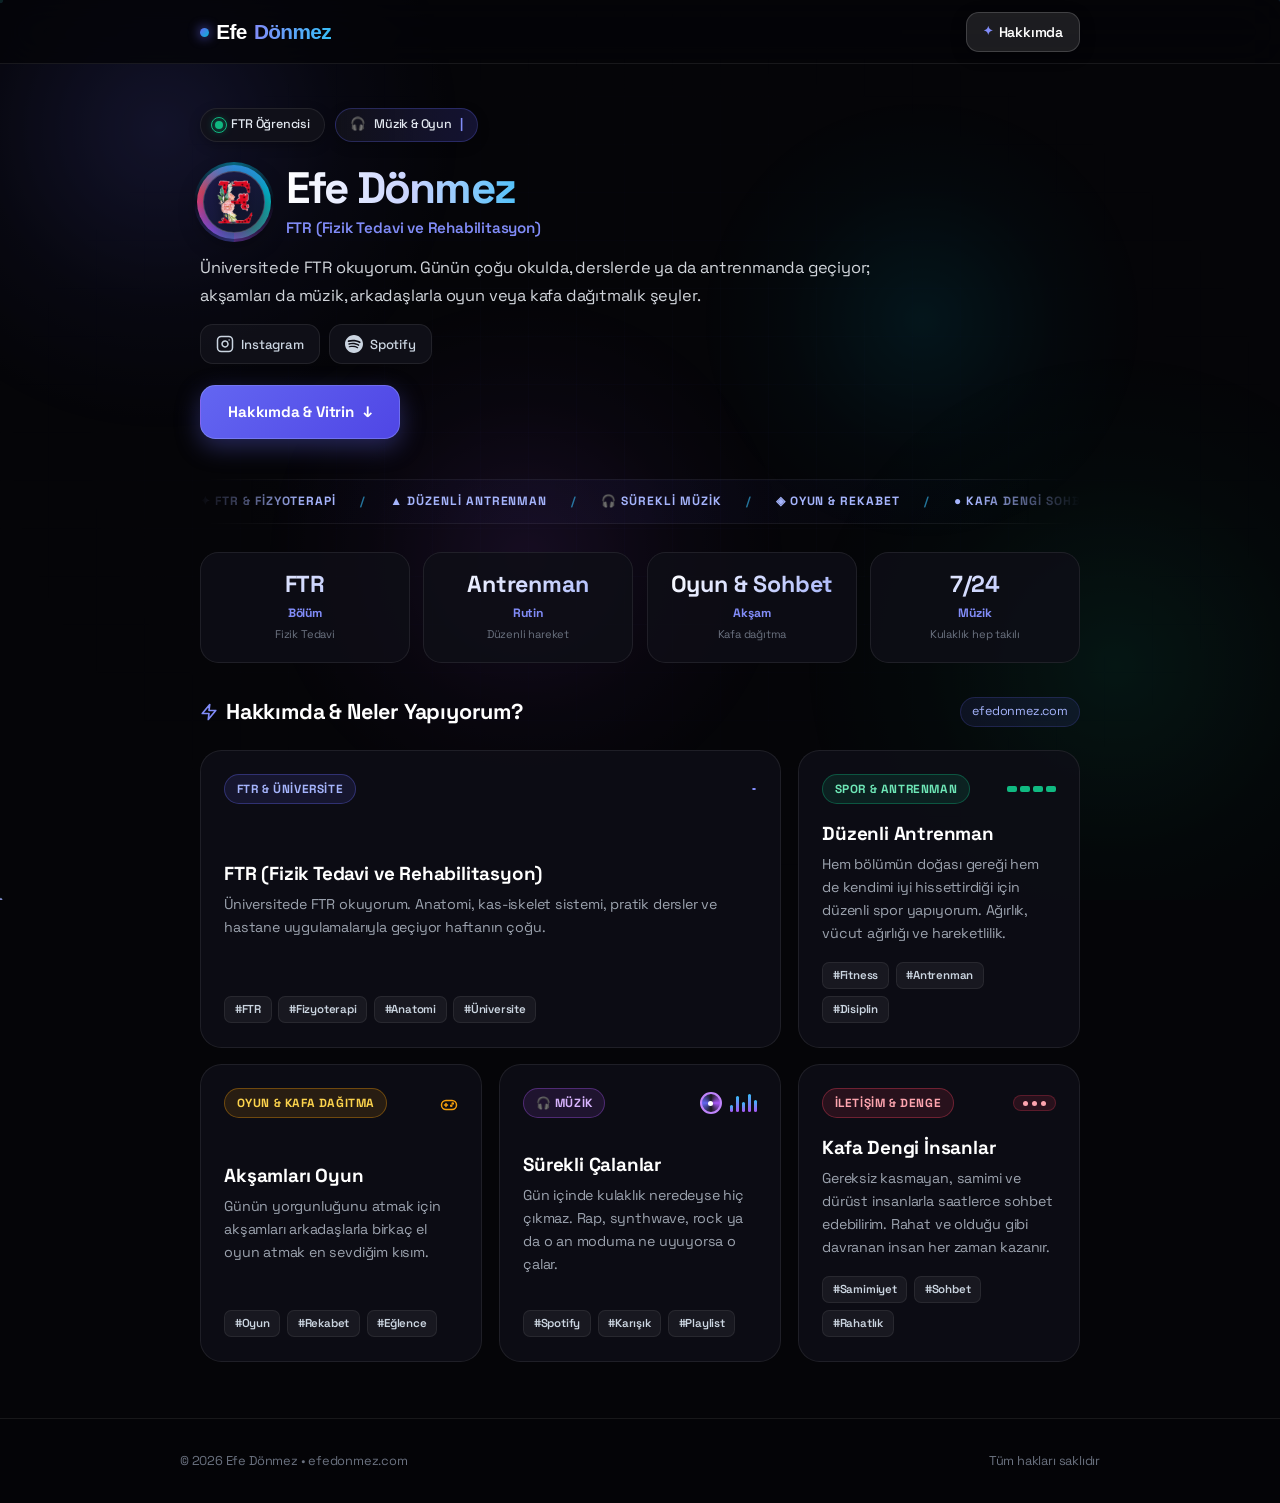
==== commit cf49dc69: "feat: add transparent avatar, favicon set, and comprehensive SEO optimization" ====
--- a/index.html
+++ b/index.html
@@ -6,14 +6,106 @@
   <meta name="theme-color" content="#050508" />
   <meta name="apple-mobile-web-app-capable" content="yes" />
   <meta name="apple-mobile-web-app-status-bar-style" content="black-translucent" />
-  <meta name="description" content="Efe Dönmez - FTR Öğrencisi | Kişisel Web Sitesi" />
-  <meta property="og:title" content="Efe Dönmez | efedonmez.com" />
-  <meta property="og:description" content="Efe Dönmez - Kişisel Vitrin" />
-  <meta property="og:url" content="https://efedonmez.com" />
-  <meta property="og:type" content="website" />
+  <meta name="description" content="Efe Dönmez kişisel web sitesi (efedonmez.com). Üniversitede Fizik Tedavi ve Rehabilitasyon (FTR) öğrencisi Efe Dönmez hakkında bilgiler, düzenli antrenman, müzik, oyun ve kişisel vitrin." />
+  <meta name="keywords" content="Efe Dönmez, Efe Donmez, efedonmez, efedonmez.com, Efe Dönmez FTR, Efe Dönmez Fizik Tedavi, Efe Dönmez kimdir, Fizik Tedavi ve Rehabilitasyon" />
+  <meta name="author" content="Efe Dönmez" />
+  <meta name="robots" content="index, follow, max-image-preview:large, max-snippet:-1, max-video-preview:-1" />
+  <meta name="googlebot" content="index, follow, max-image-preview:large, max-snippet:-1, max-video-preview:-1" />
+
+  <!-- Open Graph / Sosyal Medya & Arama Motoru Önizleme -->
+  <meta property="og:site_name" content="Efe Dönmez" />
+  <meta property="og:title" content="Efe Dönmez — FTR Öğrencisi | Kişisel Web Sitesi (efedonmez.com)" />
+  <meta property="og:description" content="Üniversitede FTR (Fizik Tedavi ve Rehabilitasyon) öğrencisi Efe Dönmez'in kişisel web sitesi ve vitrini." />
+  <meta property="og:url" content="https://efedonmez.com/" />
+  <meta property="og:type" content="profile" />
+  <meta property="og:locale" content="tr_TR" />
+  <meta property="og:image" content="https://efedonmez.com/assets/avatar.png" />
+  <meta property="og:image:width" content="256" />
+  <meta property="og:image:height" content="256" />
+  <meta property="og:image:alt" content="Efe Dönmez" />
+  <meta property="profile:first_name" content="Efe" />
+  <meta property="profile:last_name" content="Dönmez" />
+  <meta property="profile:username" content="efedonmez" />
+
+  <!-- Twitter / X Card -->
+  <meta name="twitter:card" content="summary" />
+  <meta name="twitter:title" content="Efe Dönmez — FTR Öğrencisi | efedonmez.com" />
+  <meta name="twitter:description" content="Üniversitede FTR (Fizik Tedavi ve Rehabilitasyon) öğrencisi Efe Dönmez'in kişisel web sitesi ve vitrini." />
+  <meta name="twitter:image" content="https://efedonmez.com/assets/avatar.png" />
+  <meta name="twitter:image:alt" content="Efe Dönmez" />
+
+  <!-- Canonical & Dil Etiketleri -->
   <link rel="canonical" href="https://efedonmez.com/" />
-  
-  <title>Efe Dönmez | efedonmez.com</title>
+  <link rel="alternate" hreflang="tr" href="https://efedonmez.com/" />
+  <link rel="alternate" hreflang="x-default" href="https://efedonmez.com/" />
+  <link rel="manifest" href="site.webmanifest" />
+
+  <title>Efe Dönmez — FTR Öğrencisi | Kişisel Web Sitesi (efedonmez.com)</title>
+
+  <!-- Favicon / Sekme Sembolü -->
+  <link rel="icon" type="image/x-icon" href="favicon.ico" />
+  <link rel="icon" type="image/png" sizes="32x32" href="assets/favicon-32x32.png" />
+  <link rel="icon" type="image/png" sizes="192x192" href="assets/favicon.png" />
+  <link rel="apple-touch-icon" href="assets/apple-touch-icon.png" />
+
+  <!-- Schema.org JSON-LD Yapısal Veri (Google Bilgi Paneli, Kişi & Site Adı Tanıma) -->
+  <script type="application/ld+json">
+  {
+    "@context": "https://schema.org",
+    "@graph": [
+      {
+        "@type": "WebSite",
+        "@id": "https://efedonmez.com/#website",
+        "name": "Efe Dönmez",
+        "alternateName": ["efedonmez.com", "Efe Donmez", "Efe Dönmez Kişisel Web Sitesi"],
+        "url": "https://efedonmez.com/",
+        "inLanguage": "tr-TR",
+        "publisher": {
+          "@id": "https://efedonmez.com/#person"
+        }
+      },
+      {
+        "@type": "ProfilePage",
+        "@id": "https://efedonmez.com/#profilepage",
+        "url": "https://efedonmez.com/",
+        "name": "Efe Dönmez — FTR Öğrencisi | Kişisel Web Sitesi",
+        "description": "Efe Dönmez kişisel web sitesi. Fizik Tedavi ve Rehabilitasyon (FTR) öğrencisi Efe Dönmez hakkında bilgiler, antrenman, müzik, oyun ve kişisel vitrin.",
+        "inLanguage": "tr-TR",
+        "isPartOf": {
+          "@id": "https://efedonmez.com/#website"
+        },
+        "mainEntity": {
+          "@id": "https://efedonmez.com/#person"
+        }
+      },
+      {
+        "@type": "Person",
+        "@id": "https://efedonmez.com/#person",
+        "name": "Efe Dönmez",
+        "givenName": "Efe",
+        "familyName": "Dönmez",
+        "alternateName": ["Efe Donmez", "efedonmez"],
+        "jobTitle": "FTR (Fizik Tedavi ve Rehabilitasyon) Öğrencisi",
+        "description": "Üniversitede FTR (Fizik Tedavi ve Rehabilitasyon) okuyorum. Günün çoğu okulda, derslerde ya da antrenmanda geçiyor; akşamları da müzik, arkadaşlarla oyun veya kafa dağıtmalık şeyler.",
+        "url": "https://efedonmez.com/",
+        "image": {
+          "@type": "ImageObject",
+          "url": "https://efedonmez.com/assets/avatar.png",
+          "width": 256,
+          "height": 256,
+          "caption": "Efe Dönmez"
+        },
+        "knowsAbout": [
+          "Fizik Tedavi ve Rehabilitasyon",
+          "FTR",
+          "Fizyoterapi",
+          "Anatomi",
+          "Fitness ve Antrenman"
+        ]
+      }
+    ]
+  }
+  </script>
   
   <!-- Google Fonts: Space Grotesk -->
   <link rel="preconnect" href="https://fonts.googleapis.com" />
@@ -83,7 +175,9 @@
             <div class="avatar-wrapper" onclick="triggerAvatarBurst(event)" title="Tıkla!">
               <div class="avatar-ring"></div>
               <div class="avatar-ring-outer"></div>
-              <div class="hero-avatar">ED</div>
+              <div class="hero-avatar">
+                <img src="assets/avatar.png" alt="Efe Dönmez" width="62" height="62" fetchpriority="high" class="avatar-img" />
+              </div>
             </div>
             <div class="hero-titles">
               <h1 class="shimmer-title">Efe Dönmez</h1>
@@ -98,7 +192,16 @@
           </p>
 
           <!-- Sosyal Medya Şeridi -->
-          <div class="social-strip stagger-item" style="--delay: 0.28s" id="social-strip"></div>
+          <div class="social-strip stagger-item" style="--delay: 0.28s" id="social-strip">
+            <a href="https://instagram.com/" target="_blank" rel="noopener noreferrer" class="social-badge">
+              <span class="social-icon"><svg width="18" height="18" viewBox="0 0 24 24" fill="none" stroke="currentColor" stroke-width="2" stroke-linecap="round" stroke-linejoin="round"><rect width="20" height="20" x="2" y="2" rx="5" ry="5"/><path d="M16 11.37A4 4 0 1 1 12.63 8 4 4 0 0 1 16 11.37z"/><line x1="17.5" x2="17.51" y1="6.5" y2="6.5"/></svg></span>
+              <span>Instagram</span>
+            </a>
+            <a href="https://spotify.com/" target="_blank" rel="noopener noreferrer" class="social-badge">
+              <span class="social-icon"><svg width="18" height="18" viewBox="0 0 24 24" fill="currentColor"><path d="M12 0C5.373 0 0 5.373 0 12s5.373 12 12 12 12-5.373 12-12S18.627 0 12 0zm5.494 17.307a.75.75 0 0 1-1.032.247c-2.827-1.727-6.385-2.118-10.578-1.16a.75.75 0 1 1-.334-1.462c4.588-1.047 8.52-.607 11.697 1.343a.75.75 0 0 1 .247 1.032zm1.464-3.262a.938.938 0 0 1-1.29.309c-3.238-1.99-8.175-2.565-12.005-1.402a.938.938 0 0 1-.55-1.792c4.375-1.328 9.81-.689 13.536 1.595a.938.938 0 0 1 .309 1.29zm.125-3.385c-3.882-2.305-10.287-2.518-14.004-1.39a1.125 1.125 0 1 1-.655-2.155c4.269-1.296 11.34-1.047 15.82 1.614a1.125 1.125 0 1 1-1.161 1.931z"/></svg></span>
+              <span>Spotify</span>
+            </a>
+          </div>
 
           <!-- Aksiyon Butonları -->
           <div class="hero-cta-group stagger-item" style="--delay: 0.35s">
@@ -132,19 +235,106 @@
       </div>
 
       <!-- İstatistik Sayaçları -->
-      <div class="stats-grid" id="stats-container"></div>
+      <div class="stats-grid" id="stats-container">
+        <div class="stat-card spotlight-card stagger-item" style="--delay: 0.15s">
+          <div class="stat-val">FTR</div>
+          <div class="stat-lbl">Bölüm</div>
+          <div class="stat-sub">Fizik Tedavi</div>
+        </div>
+        <div class="stat-card spotlight-card stagger-item" style="--delay: 0.23s">
+          <div class="stat-val">Antrenman</div>
+          <div class="stat-lbl">Rutin</div>
+          <div class="stat-sub">Düzenli hareket</div>
+        </div>
+        <div class="stat-card spotlight-card stagger-item" style="--delay: 0.31s">
+          <div class="stat-val">Oyun &amp; Sohbet</div>
+          <div class="stat-lbl">Akşam</div>
+          <div class="stat-sub">Kafa dağıtma</div>
+        </div>
+        <div class="stat-card spotlight-card stagger-item" style="--delay: 0.39s">
+          <div class="stat-val">7/24</div>
+          <div class="stat-lbl">Müzik</div>
+          <div class="stat-sub">Kulaklık hep takılı</div>
+        </div>
+      </div>
 
       <!-- Bento Grid Vitrin Başlığı -->
       <div class="section-header" id="vitrin">
         <div class="section-title">
           <svg class="zap-icon" width="18" height="18" viewBox="0 0 24 24" fill="none" stroke="currentColor" stroke-width="2.2" stroke-linecap="round" stroke-linejoin="round" style="color: #818cf8; vertical-align: middle;"><polygon points="13 2 3 14 12 14 11 22 21 10 12 10 13 2"/></svg>
-          <span>Hakkımda & Neler Yapıyorum?</span>
+          <h2 style="font-size: inherit; font-weight: inherit; margin: 0; display: inline;">Hakkımda & Neler Yapıyorum?</h2>
         </div>
         <span class="section-sub">efedonmez.com</span>
       </div>
 
       <!-- Dinamik Bento Grid Kartları -->
-      <div class="bento-grid" id="bento-container"></div>
+      <div class="bento-grid" id="bento-container">
+        <div class="bento-card spotlight-card stagger-item large" style="--delay: 0.25s">
+          <div class="bento-badge-row">
+            <span class="bento-badge indigo">FTR &amp; Üniversite</span>
+            <svg class="ecg-widget" viewBox="0 0 100 28"><path class="ecg-line" d="M0,14 L22,14 L28,6 L34,24 L42,2 L50,26 L56,10 L62,14 L100,14" /></svg>
+          </div>
+          <div>
+            <h3 class="bento-title" style="margin-bottom: 0.4rem;">FTR (Fizik Tedavi ve Rehabilitasyon)</h3>
+            <p class="bento-desc">Üniversitede FTR okuyorum. Anatomi, kas-iskelet sistemi, pratik dersler ve hastane uygulamalarıyla geçiyor haftanın çoğu.</p>
+          </div>
+          <div class="bento-tags">
+            <span class="bento-tag">#FTR</span><span class="bento-tag">#Fizyoterapi</span><span class="bento-tag">#Anatomi</span><span class="bento-tag">#Üniversite</span>
+          </div>
+        </div>
+        <div class="bento-card spotlight-card stagger-item medium" style="--delay: 0.33s">
+          <div class="bento-badge-row">
+            <span class="bento-badge emerald">Spor &amp; Antrenman</span>
+            <div class="power-meter" title="Antrenman Enerjisi"><span class="pwr-seg"></span><span class="pwr-seg"></span><span class="pwr-seg"></span><span class="pwr-seg"></span></div>
+          </div>
+          <div>
+            <h3 class="bento-title" style="margin-bottom: 0.4rem;">Düzenli Antrenman</h3>
+            <p class="bento-desc">Hem bölümün doğası gereği hem de kendimi iyi hissettirdiği için düzenli spor yapıyorum. Ağırlık, vücut ağırlığı ve hareketlilik.</p>
+          </div>
+          <div class="bento-tags">
+            <span class="bento-tag">#Fitness</span><span class="bento-tag">#Antrenman</span><span class="bento-tag">#Disiplin</span>
+          </div>
+        </div>
+        <div class="bento-card spotlight-card stagger-item small" style="--delay: 0.41s">
+          <div class="bento-badge-row">
+            <span class="bento-badge amber">Oyun &amp; Kafa Dağıtma</span>
+            <span class="game-ping" title="Oyun"><svg width="18" height="18" viewBox="0 0 24 24" fill="none" stroke="#f59e0b" stroke-width="2" stroke-linecap="round" stroke-linejoin="round" style="vertical-align: middle;"><rect width="20" height="12" x="2" y="6" rx="6"/><path d="M6 12h4"/><path d="M8 10v4"/><circle cx="17" cy="10" r=".8" fill="#f59e0b"/><circle cx="15" cy="13" r=".8" fill="#f59e0b"/></svg></span>
+          </div>
+          <div>
+            <h3 class="bento-title" style="margin-bottom: 0.4rem;">Akşamları Oyun</h3>
+            <p class="bento-desc">Günün yorgunluğunu atmak için akşamları arkadaşlarla birkaç el oyun atmak en sevdiğim kısım.</p>
+          </div>
+          <div class="bento-tags">
+            <span class="bento-tag">#Oyun</span><span class="bento-tag">#Rekabet</span><span class="bento-tag">#Eğlence</span>
+          </div>
+        </div>
+        <div class="bento-card spotlight-card stagger-item small" style="--delay: 0.49s">
+          <div class="bento-badge-row">
+            <span class="bento-badge purple">🎧 Müzik</span>
+            <div class="music-widget" title="Şu an çalıyor"><div class="vinyl-disc"></div><div class="equalizer"><span class="eq-bar"></span><span class="eq-bar"></span><span class="eq-bar"></span><span class="eq-bar"></span><span class="eq-bar"></span></div></div>
+          </div>
+          <div>
+            <h3 class="bento-title" style="margin-bottom: 0.4rem;">Sürekli Çalanlar</h3>
+            <p class="bento-desc">Gün içinde kulaklık neredeyse hiç çıkmaz. Rap, synthwave, rock ya da o an moduma ne uyuyorsa o çalar.</p>
+          </div>
+          <div class="bento-tags">
+            <span class="bento-tag">#Spotify</span><span class="bento-tag">#Karışık</span><span class="bento-tag">#Playlist</span>
+          </div>
+        </div>
+        <div class="bento-card spotlight-card stagger-item medium" style="--delay: 0.57s">
+          <div class="bento-badge-row">
+            <span class="bento-badge rose">İletişim &amp; Denge</span>
+            <div class="chat-typing" title="Sohbet aktif"><span class="typing-dot"></span><span class="typing-dot"></span><span class="typing-dot"></span></div>
+          </div>
+          <div>
+            <h3 class="bento-title" style="margin-bottom: 0.4rem;">Kafa Dengi İnsanlar</h3>
+            <p class="bento-desc">Gereksiz kasmayan, samimi ve dürüst insanlarla saatlerce sohbet edebilirim. Rahat ve olduğu gibi davranan insan her zaman kazanır.</p>
+          </div>
+          <div class="bento-tags">
+            <span class="bento-tag">#Samimiyet</span><span class="bento-tag">#Sohbet</span><span class="bento-tag">#Rahatlık</span>
+          </div>
+        </div>
+      </div>
 
     </section>
   </main>
--- a/css/showcase.css
+++ b/css/showcase.css
@@ -30,18 +30,30 @@
 
 .avatar-wrapper { position: relative; width: 68px; height: 68px; display: flex; align-items: center; justify-content: center; cursor: pointer; flex-shrink: 0; animation: floatY 4s ease-in-out infinite; }
 @keyframes floatY { 0%, 100% { transform: translateY(0px); } 50% { transform: translateY(-5px); } }
-.avatar-ring { position: absolute; inset: -3px; border-radius: 1.4rem; background: conic-gradient(from 0deg, #6366f1, #06b6d4, #10b981, #a855f7, #f43f5e, #6366f1); animation: spinHalo 4s linear infinite; }
-.avatar-ring-outer { position: absolute; inset: -6px; border-radius: 1.5rem; background: conic-gradient(from 180deg, #6366f1, transparent, #06b6d4, transparent, #a855f7); animation: spinHaloReverse 6s linear infinite; opacity: 0.55; }
+.avatar-ring { position: absolute; inset: -3px; border-radius: 50%; background: conic-gradient(from 0deg, #6366f1, #06b6d4, #10b981, #a855f7, #f43f5e, #6366f1); animation: spinHalo 4s linear infinite; }
+.avatar-ring-outer { position: absolute; inset: -6px; border-radius: 50%; background: conic-gradient(from 180deg, #6366f1, transparent, #06b6d4, transparent, #a855f7); animation: spinHaloReverse 6s linear infinite; opacity: 0.55; }
 @keyframes spinHalo { 0% { transform: rotate(0deg); } 100% { transform: rotate(360deg); } }
 @keyframes spinHaloReverse { 0% { transform: rotate(360deg); } 100% { transform: rotate(0deg); } }
 
 .hero-avatar {
-  position: relative; z-index: 2; width: 62px; height: 62px; border-radius: 1.25rem;
+  position: relative; z-index: 2; width: 62px; height: 62px; border-radius: 50%;
   background: linear-gradient(135deg, #1e1b4b 0%, #0f172a 100%);
-  border: 1px solid rgba(255, 255, 255, 0.15);
+  border: 1.5px solid rgba(255, 255, 255, 0.2);
   display: flex; align-items: center; justify-content: center;
-  font-size: 1.55rem; font-weight: 900; color: #fff; letter-spacing: -0.03em;
+  overflow: hidden;
+  box-shadow: 0 8px 24px rgba(0, 0, 0, 0.45);
   transition: transform 0.2s cubic-bezier(0.34, 1.56, 0.64, 1);
+}
+.hero-avatar img,
+.avatar-img {
+  width: 100%;
+  height: 100%;
+  object-fit: contain;
+  padding: 5px;
+  display: block;
+  user-select: none;
+  -webkit-user-drag: none;
+  filter: drop-shadow(0 2px 6px rgba(0, 0, 0, 0.35));
 }
 .avatar-wrapper:hover .hero-avatar { transform: scale(1.06); }
 .avatar-wrapper:active .hero-avatar { transform: scale(0.92); }
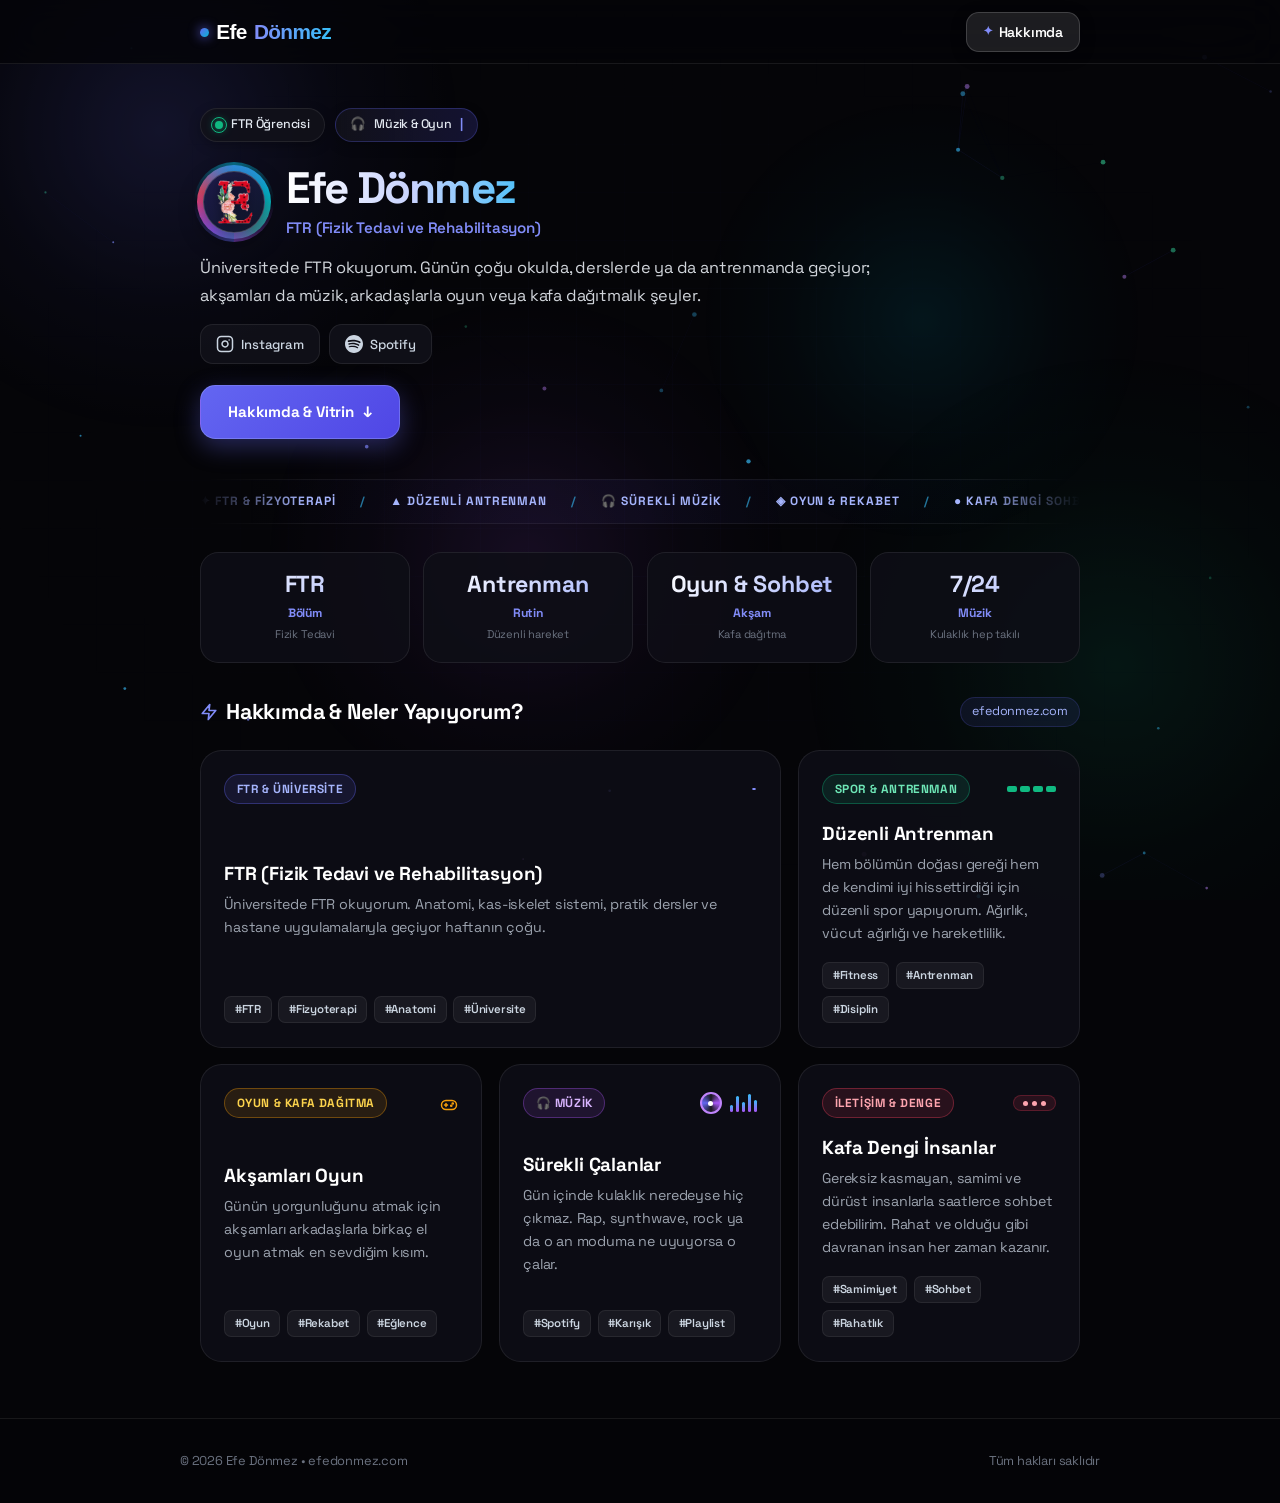
==== commit c37d2328: "fix(seo): add 48px-multiple favicons and Google-Favicon rule for Google Search snippet icon" ====
--- a/index.html
+++ b/index.html
@@ -42,11 +42,16 @@
 
   <title>Efe Dönmez — FTR Öğrencisi | Kişisel Web Sitesi (efedonmez.com)</title>
 
-  <!-- Favicon / Sekme Sembolü -->
-  <link rel="icon" type="image/x-icon" href="favicon.ico" />
-  <link rel="icon" type="image/png" sizes="32x32" href="assets/favicon-32x32.png" />
-  <link rel="icon" type="image/png" sizes="192x192" href="assets/favicon.png" />
-  <link rel="apple-touch-icon" href="assets/apple-touch-icon.png" />
+  <!-- Favicon / Sekme & Google Arama Sonucu Sembolü (48px Katları - Google Standartları) -->
+  <link rel="icon" href="/favicon.ico" sizes="48x48" />
+  <link rel="icon" type="image/png" sizes="48x48" href="/assets/favicon-48x48.png" />
+  <link rel="icon" type="image/png" sizes="96x96" href="/assets/favicon-96x96.png" />
+  <link rel="icon" type="image/png" sizes="144x144" href="/assets/favicon-144x144.png" />
+  <link rel="icon" type="image/png" sizes="192x192" href="/assets/favicon-192x192.png" />
+  <link rel="icon" type="image/png" sizes="512x512" href="/assets/favicon-512x512.png" />
+  <link rel="icon" type="image/png" sizes="32x32" href="/assets/favicon-32x32.png" />
+  <link rel="shortcut icon" href="/favicon.ico" />
+  <link rel="apple-touch-icon" sizes="180x180" href="/assets/apple-touch-icon.png" />
 
   <!-- Schema.org JSON-LD Yapısal Veri (Google Bilgi Paneli, Kişi & Site Adı Tanıma) -->
   <script type="application/ld+json">
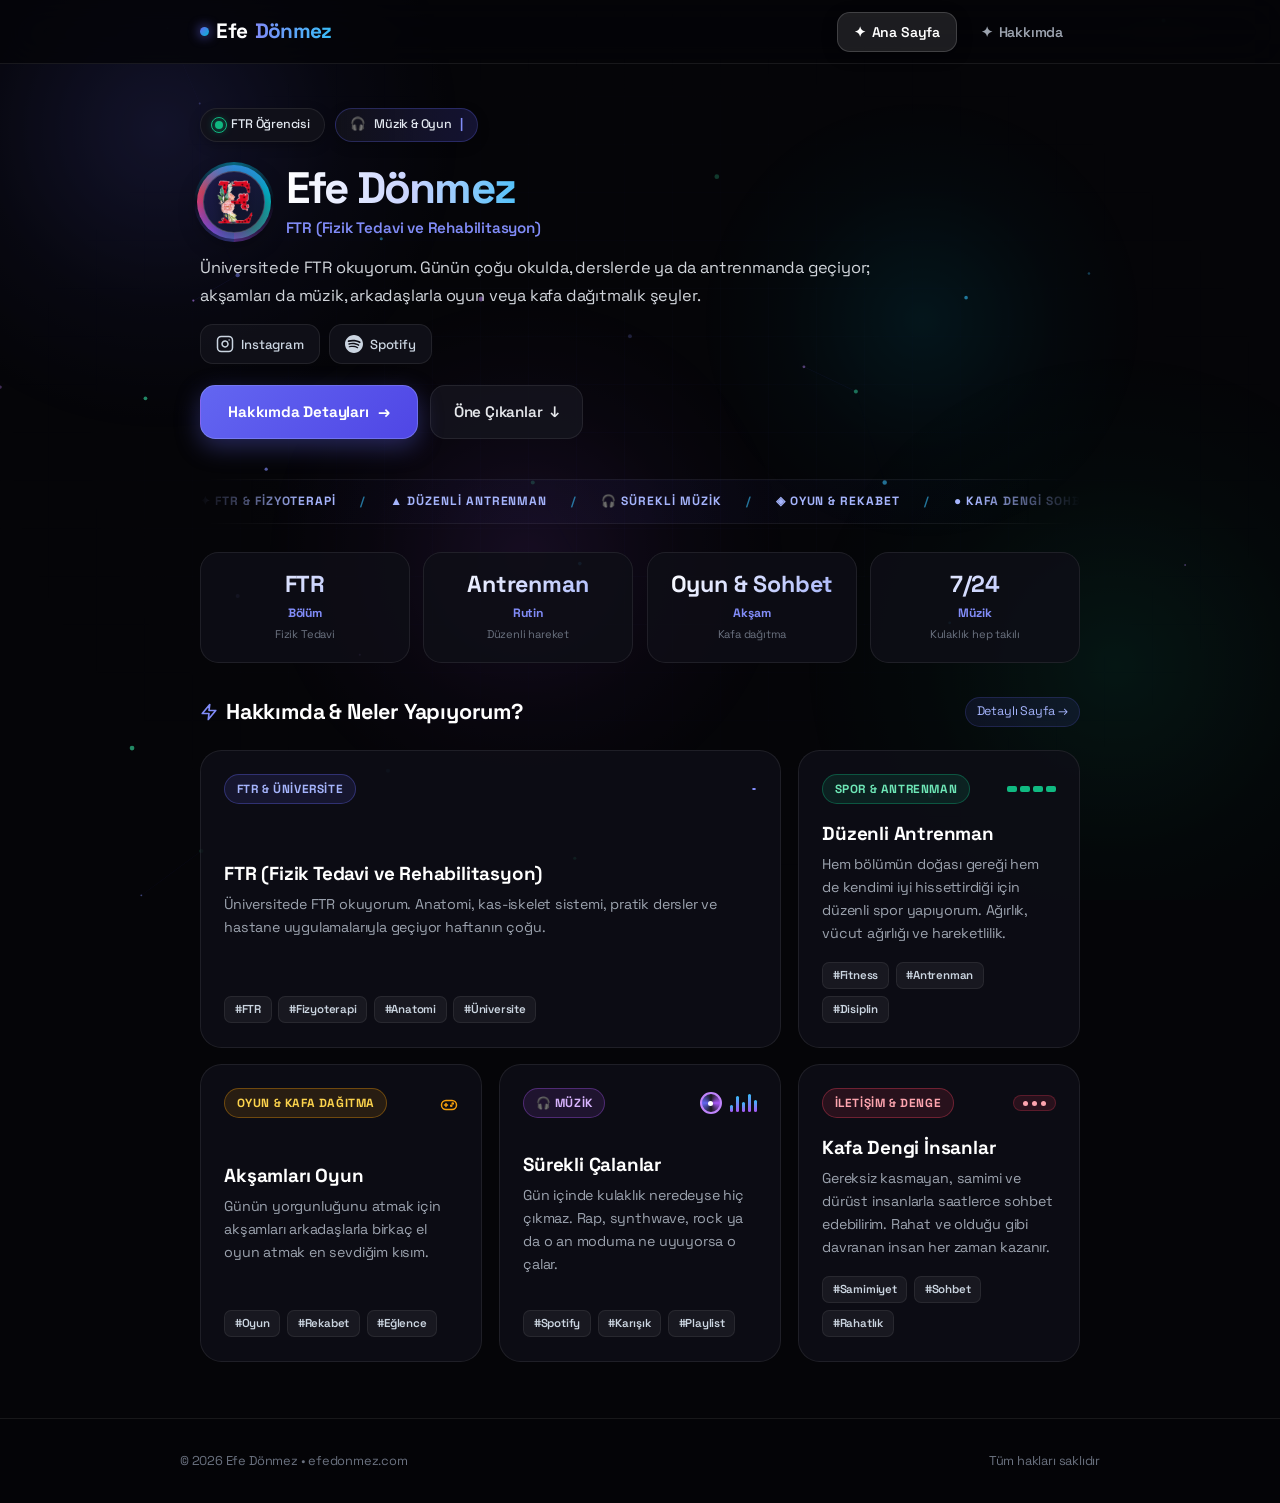
==== commit 0dbb9e4c: "feat(arch): modular component architecture, separate hakkimda page, strict <200 lines rule" ====
--- a/index.html
+++ b/index.html
@@ -4,131 +4,30 @@
   <meta charset="UTF-8" />
   <meta name="viewport" content="width=device-width, initial-scale=1.0, maximum-scale=5.0, viewport-fit=cover" />
   <meta name="theme-color" content="#050508" />
-  <meta name="apple-mobile-web-app-capable" content="yes" />
-  <meta name="apple-mobile-web-app-status-bar-style" content="black-translucent" />
-  <meta name="description" content="Efe Dönmez kişisel web sitesi (efedonmez.com). Üniversitede Fizik Tedavi ve Rehabilitasyon (FTR) öğrencisi Efe Dönmez hakkında bilgiler, düzenli antrenman, müzik, oyun ve kişisel vitrin." />
-  <meta name="keywords" content="Efe Dönmez, Efe Donmez, efedonmez, efedonmez.com, Efe Dönmez FTR, Efe Dönmez Fizik Tedavi, Efe Dönmez kimdir, Fizik Tedavi ve Rehabilitasyon" />
-  <meta name="author" content="Efe Dönmez" />
-  <meta name="robots" content="index, follow, max-image-preview:large, max-snippet:-1, max-video-preview:-1" />
-  <meta name="googlebot" content="index, follow, max-image-preview:large, max-snippet:-1, max-video-preview:-1" />
+  <meta name="description" content="Efe Dönmez - Fizik Tedavi ve Rehabilitasyon (FTR) Öğrencisi Kişisel Web Sitesi Ana Sayfa." />
+  <meta name="keywords" content="Efe Dönmez, efedonmez, efedonmez.com, FTR" />
+  <link rel="canonical" href="https://efedonmez.com/" />
+  <link rel="manifest" href="site.webmanifest" />
+  <title>Efe Dönmez — Ana Sayfa | efedonmez.com</title>
 
-  <!-- Open Graph / Sosyal Medya & Arama Motoru Önizleme -->
-  <meta property="og:site_name" content="Efe Dönmez" />
-  <meta property="og:title" content="Efe Dönmez — FTR Öğrencisi | Kişisel Web Sitesi (efedonmez.com)" />
-  <meta property="og:description" content="Üniversitede FTR (Fizik Tedavi ve Rehabilitasyon) öğrencisi Efe Dönmez'in kişisel web sitesi ve vitrini." />
-  <meta property="og:url" content="https://efedonmez.com/" />
-  <meta property="og:type" content="profile" />
-  <meta property="og:locale" content="tr_TR" />
-  <meta property="og:image" content="https://efedonmez.com/assets/avatar.png" />
-  <meta property="og:image:width" content="256" />
-  <meta property="og:image:height" content="256" />
-  <meta property="og:image:alt" content="Efe Dönmez" />
-  <meta property="profile:first_name" content="Efe" />
-  <meta property="profile:last_name" content="Dönmez" />
-  <meta property="profile:username" content="efedonmez" />
-
-  <!-- Twitter / X Card -->
-  <meta name="twitter:card" content="summary" />
-  <meta name="twitter:title" content="Efe Dönmez — FTR Öğrencisi | efedonmez.com" />
-  <meta name="twitter:description" content="Üniversitede FTR (Fizik Tedavi ve Rehabilitasyon) öğrencisi Efe Dönmez'in kişisel web sitesi ve vitrini." />
-  <meta name="twitter:image" content="https://efedonmez.com/assets/avatar.png" />
-  <meta name="twitter:image:alt" content="Efe Dönmez" />
-
-  <!-- Canonical & Dil Etiketleri -->
-  <link rel="canonical" href="https://efedonmez.com/" />
-  <link rel="alternate" hreflang="tr" href="https://efedonmez.com/" />
-  <link rel="alternate" hreflang="x-default" href="https://efedonmez.com/" />
-  <link rel="manifest" href="site.webmanifest" />
-
-  <title>Efe Dönmez — FTR Öğrencisi | Kişisel Web Sitesi (efedonmez.com)</title>
-
-  <!-- Favicon / Sekme & Google Arama Sonucu Sembolü (48px Katları - Google Standartları) -->
+  <!-- Favicon -->
   <link rel="icon" href="/favicon.ico" sizes="48x48" />
-  <link rel="icon" type="image/png" sizes="48x48" href="/assets/favicon-48x48.png" />
-  <link rel="icon" type="image/png" sizes="96x96" href="/assets/favicon-96x96.png" />
-  <link rel="icon" type="image/png" sizes="144x144" href="/assets/favicon-144x144.png" />
   <link rel="icon" type="image/png" sizes="192x192" href="/assets/favicon-192x192.png" />
-  <link rel="icon" type="image/png" sizes="512x512" href="/assets/favicon-512x512.png" />
-  <link rel="icon" type="image/png" sizes="32x32" href="/assets/favicon-32x32.png" />
-  <link rel="shortcut icon" href="/favicon.ico" />
   <link rel="apple-touch-icon" sizes="180x180" href="/assets/apple-touch-icon.png" />
 
-  <!-- Schema.org JSON-LD Yapısal Veri (Google Bilgi Paneli, Kişi & Site Adı Tanıma) -->
-  <script type="application/ld+json">
-  {
-    "@context": "https://schema.org",
-    "@graph": [
-      {
-        "@type": "WebSite",
-        "@id": "https://efedonmez.com/#website",
-        "name": "Efe Dönmez",
-        "alternateName": ["efedonmez.com", "Efe Donmez", "Efe Dönmez Kişisel Web Sitesi"],
-        "url": "https://efedonmez.com/",
-        "inLanguage": "tr-TR",
-        "publisher": {
-          "@id": "https://efedonmez.com/#person"
-        }
-      },
-      {
-        "@type": "ProfilePage",
-        "@id": "https://efedonmez.com/#profilepage",
-        "url": "https://efedonmez.com/",
-        "name": "Efe Dönmez — FTR Öğrencisi | Kişisel Web Sitesi",
-        "description": "Efe Dönmez kişisel web sitesi. Fizik Tedavi ve Rehabilitasyon (FTR) öğrencisi Efe Dönmez hakkında bilgiler, antrenman, müzik, oyun ve kişisel vitrin.",
-        "inLanguage": "tr-TR",
-        "isPartOf": {
-          "@id": "https://efedonmez.com/#website"
-        },
-        "mainEntity": {
-          "@id": "https://efedonmez.com/#person"
-        }
-      },
-      {
-        "@type": "Person",
-        "@id": "https://efedonmez.com/#person",
-        "name": "Efe Dönmez",
-        "givenName": "Efe",
-        "familyName": "Dönmez",
-        "alternateName": ["Efe Donmez", "efedonmez"],
-        "jobTitle": "FTR (Fizik Tedavi ve Rehabilitasyon) Öğrencisi",
-        "description": "Üniversitede FTR (Fizik Tedavi ve Rehabilitasyon) okuyorum. Günün çoğu okulda, derslerde ya da antrenmanda geçiyor; akşamları da müzik, arkadaşlarla oyun veya kafa dağıtmalık şeyler.",
-        "url": "https://efedonmez.com/",
-        "image": {
-          "@type": "ImageObject",
-          "url": "https://efedonmez.com/assets/avatar.png",
-          "width": 256,
-          "height": 256,
-          "caption": "Efe Dönmez"
-        },
-        "knowsAbout": [
-          "Fizik Tedavi ve Rehabilitasyon",
-          "FTR",
-          "Fizyoterapi",
-          "Anatomi",
-          "Fitness ve Antrenman"
-        ]
-      }
-    ]
-  }
-  </script>
-  
-  <!-- Google Fonts: Space Grotesk -->
+  <!-- Fonts & Stiller (< 200 satır kuralına uygun ayrık CSS'ler) -->
   <link rel="preconnect" href="https://fonts.googleapis.com" />
   <link rel="preconnect" href="https://fonts.gstatic.com" crossorigin />
   <link href="https://fonts.googleapis.com/css2?family=Space+Grotesk:wght@400;500;600;700&display=swap" rel="stylesheet" />
-
   <link rel="stylesheet" href="css/base.css" />
   <link rel="stylesheet" href="css/showcase.css" />
+  <link rel="stylesheet" href="css/bento.css" />
 </head>
 <body>
-
-  <!-- Üst Kaydırma İlerleme Çizgisi -->
   <div class="scroll-progress-bar" id="scroll-progress"></div>
 
-  <!-- İnteraktif Yıldız & Parçacık Ağı Canvas -->
+  <!-- Ambient Background Bileşeni -->
   <canvas id="bg-particles" aria-hidden="true"></canvas>
-
-  <!-- Arka Plan Akıcı Aurora & Siber Izgara Animasyonu -->
   <div class="ambient-bg" aria-hidden="true">
     <div class="cyber-grid"></div>
     <div class="glow-orb glow-orb-1"></div>
@@ -136,215 +35,75 @@
     <div class="glow-orb glow-orb-3"></div>
     <div class="glow-orb glow-orb-4"></div>
   </div>
-
-  <!-- Fare Takipçi Işık Hüzmesi -->
   <div class="cursor-glow" id="cursor-glow" aria-hidden="true"></div>
 
-  <!-- Üst Navigasyon -->
+  <!-- Üst Navigasyon Bileşeni -->
   <header>
     <div class="nav-container">
-      <button onclick="window.scrollTo({top: 0, behavior: 'smooth'})" class="brand-btn" aria-label="Ana Sayfa">
-        <span class="brand-dot"></span>
-        Efe<span class="accent">Dönmez</span>
-      </button>
+      <a href="index.html" class="brand-btn" aria-label="Ana Sayfa">
+        <span class="brand-dot"></span>Efe<span class="accent">Dönmez</span>
+      </a>
       <nav class="nav-tabs">
-        <a href="#vitrin" class="tab-btn active" style="text-decoration: none;">
-          <span style="font-size: 0.75rem; color: #818cf8;">✦</span> Hakkımda
-        </a>
+        <a href="index.html" class="tab-btn active" id="nav-home"><span>✦</span> Ana Sayfa</a>
+        <a href="hakkimda.html" class="tab-btn" id="nav-about"><span>✦</span> Hakkımda</a>
       </nav>
     </div>
   </header>
 
-  <!-- Ana İçerik -->
   <main>
-
-    <!-- 1. HAKKIMDA & BENTO VİTRİN SEKMESİ -->
-    <section id="view-showcase" class="fade-in">
-      
-      <!-- Hero Giriş -->
+    <section id="view-home" class="fade-in">
+      <!-- 1. Hero Bölümü -->
       <div class="hero-section">
         <div class="profile-badge-row stagger-item" style="--delay: 0.05s">
-          <div class="status-pill">
-            <span class="status-dot"></span>
-            <span>FTR Öğrencisi</span>
-          </div>
-          <div class="status-pill pill-glow">
-            <span class="floating-emoji">🎧</span>
-            <span id="typewriter-text">Müzik & Oyun</span>
-            <span class="typewriter-cursor">|</span>
-          </div>
+          <div class="status-pill"><span class="status-dot"></span><span>FTR Öğrencisi</span></div>
+          <div class="status-pill pill-glow"><span class="floating-emoji">🎧</span><span id="typewriter-text">Müzik & Oyun</span><span class="typewriter-cursor">|</span></div>
         </div>
-
         <div class="hero-main">
           <div class="hero-name-row stagger-item" style="--delay: 0.12s">
             <div class="avatar-wrapper" onclick="triggerAvatarBurst(event)" title="Tıkla!">
-              <div class="avatar-ring"></div>
-              <div class="avatar-ring-outer"></div>
-              <div class="hero-avatar">
-                <img src="assets/avatar.png" alt="Efe Dönmez" width="62" height="62" fetchpriority="high" class="avatar-img" />
-              </div>
+              <div class="avatar-ring"></div><div class="avatar-ring-outer"></div>
+              <div class="hero-avatar"><img src="assets/avatar.png" alt="Efe Dönmez" width="62" height="62" fetchpriority="high" class="avatar-img" /></div>
             </div>
             <div class="hero-titles">
               <h1 class="shimmer-title">Efe Dönmez</h1>
-              <p class="hero-subtitle">
-                <span>FTR (Fizik Tedavi ve Rehabilitasyon)</span>
-              </p>
+              <p class="hero-subtitle"><span>FTR (Fizik Tedavi ve Rehabilitasyon)</span></p>
             </div>
           </div>
-
-          <p class="hero-bio stagger-item" style="--delay: 0.2s">
-            Üniversitede FTR okuyorum. Günün çoğu okulda, derslerde ya da antrenmanda geçiyor; akşamları da müzik, arkadaşlarla oyun veya kafa dağıtmalık şeyler.
-          </p>
-
-          <!-- Sosyal Medya Şeridi -->
-          <div class="social-strip stagger-item" style="--delay: 0.28s" id="social-strip">
-            <a href="https://instagram.com/" target="_blank" rel="noopener noreferrer" class="social-badge">
-              <span class="social-icon"><svg width="18" height="18" viewBox="0 0 24 24" fill="none" stroke="currentColor" stroke-width="2" stroke-linecap="round" stroke-linejoin="round"><rect width="20" height="20" x="2" y="2" rx="5" ry="5"/><path d="M16 11.37A4 4 0 1 1 12.63 8 4 4 0 0 1 16 11.37z"/><line x1="17.5" x2="17.51" y1="6.5" y2="6.5"/></svg></span>
-              <span>Instagram</span>
-            </a>
-            <a href="https://spotify.com/" target="_blank" rel="noopener noreferrer" class="social-badge">
-              <span class="social-icon"><svg width="18" height="18" viewBox="0 0 24 24" fill="currentColor"><path d="M12 0C5.373 0 0 5.373 0 12s5.373 12 12 12 12-5.373 12-12S18.627 0 12 0zm5.494 17.307a.75.75 0 0 1-1.032.247c-2.827-1.727-6.385-2.118-10.578-1.16a.75.75 0 1 1-.334-1.462c4.588-1.047 8.52-.607 11.697 1.343a.75.75 0 0 1 .247 1.032zm1.464-3.262a.938.938 0 0 1-1.29.309c-3.238-1.99-8.175-2.565-12.005-1.402a.938.938 0 0 1-.55-1.792c4.375-1.328 9.81-.689 13.536 1.595a.938.938 0 0 1 .309 1.29zm.125-3.385c-3.882-2.305-10.287-2.518-14.004-1.39a1.125 1.125 0 1 1-.655-2.155c4.269-1.296 11.34-1.047 15.82 1.614a1.125 1.125 0 1 1-1.161 1.931z"/></svg></span>
-              <span>Spotify</span>
-            </a>
-          </div>
-
-          <!-- Aksiyon Butonları -->
+          <p class="hero-bio stagger-item" style="--delay: 0.2s">Üniversitede FTR okuyorum. Günün çoğu okulda, derslerde ya da antrenmanda geçiyor; akşamları da müzik, arkadaşlarla oyun veya kafa dağıtmalık şeyler.</p>
+          <div class="social-strip stagger-item" style="--delay: 0.28s" id="social-strip"></div>
           <div class="hero-cta-group stagger-item" style="--delay: 0.35s">
-            <a href="#vitrin" class="btn-hero-primary" style="text-decoration: none;">
-              <span class="btn-shine"></span>
-              <span>Hakkımda & Vitrin</span>
-              <span class="bounce-arrow">↓</span>
-            </a>
+            <a href="hakkimda.html" class="btn-hero-primary"><span class="btn-shine"></span><span>Hakkımda Detayları</span><span class="arrow-slide">→</span></a>
+            <a href="#vitrin" class="btn-hero-secondary"><span>Öne Çıkanlar</span><span class="bounce-arrow">↓</span></a>
           </div>
         </div>
       </div>
 
-      <!-- Sonsuz Kayan Şerit (Marquee Ticker) -->
+      <!-- 2. Kayan Şerit (Marquee) -->
       <div class="marquee-wrapper stagger-item" style="--delay: 0.42s">
         <div class="marquee-track">
           <div class="marquee-content">
-            <span>✦ FTR & FİZYOTERAPİ</span><span class="sep">/</span>
-            <span>▲ DÜZENLİ ANTRENMAN</span><span class="sep">/</span>
-            <span>🎧 SÜREKLİ MÜZİK</span><span class="sep">/</span>
-            <span>◈ OYUN & REKABET</span><span class="sep">/</span>
-            <span>● KAFA DENGİ SOHBET</span><span class="sep">/</span>
-            <span>✦ EFEDONMEZ.COM</span><span class="sep">/</span>
-            <span>✦ FTR & FİZYOTERAPİ</span><span class="sep">/</span>
-            <span>▲ DÜZENLİ ANTRENMAN</span><span class="sep">/</span>
-            <span>🎧 SÜREKLİ MÜZİK</span><span class="sep">/</span>
-            <span>◈ OYUN & REKABET</span><span class="sep">/</span>
-            <span>● KAFA DENGİ SOHBET</span><span class="sep">/</span>
-            <span>✦ EFEDONMEZ.COM</span><span class="sep">/</span>
+            <span>✦ FTR & FİZYOTERAPİ</span><span class="sep">/</span><span>▲ DÜZENLİ ANTRENMAN</span><span class="sep">/</span>
+            <span>🎧 SÜREKLİ MÜZİK</span><span class="sep">/</span><span>◈ OYUN & REKABET</span><span class="sep">/</span>
+            <span>● KAFA DENGİ SOHBET</span><span class="sep">/</span><span>✦ EFEDONMEZ.COM</span>
           </div>
         </div>
       </div>
 
-      <!-- İstatistik Sayaçları -->
-      <div class="stats-grid" id="stats-container">
-        <div class="stat-card spotlight-card stagger-item" style="--delay: 0.15s">
-          <div class="stat-val">FTR</div>
-          <div class="stat-lbl">Bölüm</div>
-          <div class="stat-sub">Fizik Tedavi</div>
-        </div>
-        <div class="stat-card spotlight-card stagger-item" style="--delay: 0.23s">
-          <div class="stat-val">Antrenman</div>
-          <div class="stat-lbl">Rutin</div>
-          <div class="stat-sub">Düzenli hareket</div>
-        </div>
-        <div class="stat-card spotlight-card stagger-item" style="--delay: 0.31s">
-          <div class="stat-val">Oyun &amp; Sohbet</div>
-          <div class="stat-lbl">Akşam</div>
-          <div class="stat-sub">Kafa dağıtma</div>
-        </div>
-        <div class="stat-card spotlight-card stagger-item" style="--delay: 0.39s">
-          <div class="stat-val">7/24</div>
-          <div class="stat-lbl">Müzik</div>
-          <div class="stat-sub">Kulaklık hep takılı</div>
-        </div>
-      </div>
+      <!-- 3. Sayaçlar -->
+      <div class="stats-grid" id="stats-container"></div>
 
-      <!-- Bento Grid Vitrin Başlığı -->
+      <!-- 4. Bento Grid Öne Çıkanlar -->
       <div class="section-header" id="vitrin">
         <div class="section-title">
           <svg class="zap-icon" width="18" height="18" viewBox="0 0 24 24" fill="none" stroke="currentColor" stroke-width="2.2" stroke-linecap="round" stroke-linejoin="round" style="color: #818cf8; vertical-align: middle;"><polygon points="13 2 3 14 12 14 11 22 21 10 12 10 13 2"/></svg>
           <h2 style="font-size: inherit; font-weight: inherit; margin: 0; display: inline;">Hakkımda & Neler Yapıyorum?</h2>
         </div>
-        <span class="section-sub">efedonmez.com</span>
+        <a href="hakkimda.html" class="section-sub" style="text-decoration:none;">Detaylı Sayfa →</a>
       </div>
-
-      <!-- Dinamik Bento Grid Kartları -->
-      <div class="bento-grid" id="bento-container">
-        <div class="bento-card spotlight-card stagger-item large" style="--delay: 0.25s">
-          <div class="bento-badge-row">
-            <span class="bento-badge indigo">FTR &amp; Üniversite</span>
-            <svg class="ecg-widget" viewBox="0 0 100 28"><path class="ecg-line" d="M0,14 L22,14 L28,6 L34,24 L42,2 L50,26 L56,10 L62,14 L100,14" /></svg>
-          </div>
-          <div>
-            <h3 class="bento-title" style="margin-bottom: 0.4rem;">FTR (Fizik Tedavi ve Rehabilitasyon)</h3>
-            <p class="bento-desc">Üniversitede FTR okuyorum. Anatomi, kas-iskelet sistemi, pratik dersler ve hastane uygulamalarıyla geçiyor haftanın çoğu.</p>
-          </div>
-          <div class="bento-tags">
-            <span class="bento-tag">#FTR</span><span class="bento-tag">#Fizyoterapi</span><span class="bento-tag">#Anatomi</span><span class="bento-tag">#Üniversite</span>
-          </div>
-        </div>
-        <div class="bento-card spotlight-card stagger-item medium" style="--delay: 0.33s">
-          <div class="bento-badge-row">
-            <span class="bento-badge emerald">Spor &amp; Antrenman</span>
-            <div class="power-meter" title="Antrenman Enerjisi"><span class="pwr-seg"></span><span class="pwr-seg"></span><span class="pwr-seg"></span><span class="pwr-seg"></span></div>
-          </div>
-          <div>
-            <h3 class="bento-title" style="margin-bottom: 0.4rem;">Düzenli Antrenman</h3>
-            <p class="bento-desc">Hem bölümün doğası gereği hem de kendimi iyi hissettirdiği için düzenli spor yapıyorum. Ağırlık, vücut ağırlığı ve hareketlilik.</p>
-          </div>
-          <div class="bento-tags">
-            <span class="bento-tag">#Fitness</span><span class="bento-tag">#Antrenman</span><span class="bento-tag">#Disiplin</span>
-          </div>
-        </div>
-        <div class="bento-card spotlight-card stagger-item small" style="--delay: 0.41s">
-          <div class="bento-badge-row">
-            <span class="bento-badge amber">Oyun &amp; Kafa Dağıtma</span>
-            <span class="game-ping" title="Oyun"><svg width="18" height="18" viewBox="0 0 24 24" fill="none" stroke="#f59e0b" stroke-width="2" stroke-linecap="round" stroke-linejoin="round" style="vertical-align: middle;"><rect width="20" height="12" x="2" y="6" rx="6"/><path d="M6 12h4"/><path d="M8 10v4"/><circle cx="17" cy="10" r=".8" fill="#f59e0b"/><circle cx="15" cy="13" r=".8" fill="#f59e0b"/></svg></span>
-          </div>
-          <div>
-            <h3 class="bento-title" style="margin-bottom: 0.4rem;">Akşamları Oyun</h3>
-            <p class="bento-desc">Günün yorgunluğunu atmak için akşamları arkadaşlarla birkaç el oyun atmak en sevdiğim kısım.</p>
-          </div>
-          <div class="bento-tags">
-            <span class="bento-tag">#Oyun</span><span class="bento-tag">#Rekabet</span><span class="bento-tag">#Eğlence</span>
-          </div>
-        </div>
-        <div class="bento-card spotlight-card stagger-item small" style="--delay: 0.49s">
-          <div class="bento-badge-row">
-            <span class="bento-badge purple">🎧 Müzik</span>
-            <div class="music-widget" title="Şu an çalıyor"><div class="vinyl-disc"></div><div class="equalizer"><span class="eq-bar"></span><span class="eq-bar"></span><span class="eq-bar"></span><span class="eq-bar"></span><span class="eq-bar"></span></div></div>
-          </div>
-          <div>
-            <h3 class="bento-title" style="margin-bottom: 0.4rem;">Sürekli Çalanlar</h3>
-            <p class="bento-desc">Gün içinde kulaklık neredeyse hiç çıkmaz. Rap, synthwave, rock ya da o an moduma ne uyuyorsa o çalar.</p>
-          </div>
-          <div class="bento-tags">
-            <span class="bento-tag">#Spotify</span><span class="bento-tag">#Karışık</span><span class="bento-tag">#Playlist</span>
-          </div>
-        </div>
-        <div class="bento-card spotlight-card stagger-item medium" style="--delay: 0.57s">
-          <div class="bento-badge-row">
-            <span class="bento-badge rose">İletişim &amp; Denge</span>
-            <div class="chat-typing" title="Sohbet aktif"><span class="typing-dot"></span><span class="typing-dot"></span><span class="typing-dot"></span></div>
-          </div>
-          <div>
-            <h3 class="bento-title" style="margin-bottom: 0.4rem;">Kafa Dengi İnsanlar</h3>
-            <p class="bento-desc">Gereksiz kasmayan, samimi ve dürüst insanlarla saatlerce sohbet edebilirim. Rahat ve olduğu gibi davranan insan her zaman kazanır.</p>
-          </div>
-          <div class="bento-tags">
-            <span class="bento-tag">#Samimiyet</span><span class="bento-tag">#Sohbet</span><span class="bento-tag">#Rahatlık</span>
-          </div>
-        </div>
-      </div>
-
+      <div class="bento-grid" id="bento-container"></div>
     </section>
   </main>
 
-  <!-- Alt Bilgi -->
   <footer>
     <div class="footer-inner">
       <span>© 2026 Efe Dönmez • efedonmez.com</span>
@@ -352,10 +111,11 @@
     </div>
   </footer>
 
-  <!-- Modüler Script Bileşenleri (< 200 Satır Kuralına Uygun) -->
+  <!-- Modüler JS Bileşenleri (< 200 Satır Kuralına Uygun) -->
   <script src="js/confetti.js"></script>
   <script src="js/particles.js"></script>
   <script src="data/profile.js"></script>
   <script src="js/app.js"></script>
+  <script src="js/components.js"></script>
 </body>
 </html>
--- a/css/showcase.css
+++ b/css/showcase.css
@@ -1,5 +1,5 @@
 /* ==========================================================================
-   2. SHOWCASE.CSS - Hero, Avatar Halo, Marquee, Bento Grid ve Kart Animasyonları
+   SHOWCASE.CSS - Hero, Avatar Halo, Butonlar, Marquee & Sayaçlar (< 150 Satır)
    ========================================================================== */
 
 .hero-section { padding: 1.25rem 0 2rem 0; display: flex; flex-direction: column; gap: 1.35rem; }
@@ -46,14 +46,8 @@
 }
 .hero-avatar img,
 .avatar-img {
-  width: 100%;
-  height: 100%;
-  object-fit: contain;
-  padding: 5px;
-  display: block;
-  user-select: none;
-  -webkit-user-drag: none;
-  filter: drop-shadow(0 2px 6px rgba(0, 0, 0, 0.35));
+  width: 100%; height: 100%; object-fit: contain; padding: 5px; display: block;
+  user-select: none; -webkit-user-drag: none; filter: drop-shadow(0 2px 6px rgba(0, 0, 0, 0.35));
 }
 .avatar-wrapper:hover .hero-avatar { transform: scale(1.06); }
 .avatar-wrapper:active .hero-avatar { transform: scale(0.92); }
@@ -82,7 +76,6 @@
 @keyframes btnShineSweep { 0% { left: -100%; } 35%, 100% { left: 200%; } }
 .btn-hero-primary:hover { transform: translateY(-3px) scale(1.02); box-shadow: 0 14px 32px rgba(99, 102, 241, 0.55); }
 .btn-hero-primary:active { transform: scale(0.96); }
-.sparkle-spin { display: inline-block; animation: sparkleTwinkle 2s infinite; }
 
 .btn-hero-secondary {
   display: inline-flex; align-items: center; justify-content: center; gap: 0.5rem;
@@ -93,8 +86,6 @@
 .btn-hero-secondary:hover { background-color: rgba(30, 30, 44, 0.95); color: #fff; border-color: rgba(129, 140, 248, 0.4); transform: translateY(-2px); }
 .bounce-arrow { display: inline-block; animation: bounceY 1.6s infinite ease-in-out; }
 @keyframes bounceY { 0%, 100% { transform: translateY(0); } 50% { transform: translateY(4px); } }
-.arrow-slide { display: inline-block; transition: transform 0.25s ease; }
-.btn-hero-primary:hover .arrow-slide { transform: translateX(4px); }
 
 .social-strip { display: flex; flex-wrap: wrap; gap: 0.55rem; }
 .social-badge {
@@ -103,7 +94,7 @@
   font-size: 0.82rem; font-weight: 500; color: #cbd5e1; text-decoration: none; transition: all 0.25s cubic-bezier(0.34, 1.56, 0.64, 1);
 }
 .social-badge:hover { background-color: rgba(99, 102, 241, 0.18); color: #fff; border-color: rgba(129, 140, 248, 0.5); transform: translateY(-3px) scale(1.03); box-shadow: 0 8px 20px rgba(99, 102, 241, 0.25); }
-.social-icon { display: inline-flex; align-items: center; justify-content: center; width: 18px; height: 18px; flex-shrink: 0; line-height: 1; }
+.social-icon { display: inline-flex; align-items: center; justify-content: center; width: 18px; height: 18px; flex-shrink: 0; }
 .social-icon svg { display: block; width: 18px; height: 18px; overflow: visible; }
 
 .marquee-wrapper {
@@ -113,28 +104,11 @@
   mask-image: linear-gradient(90deg, transparent 0%, #000 12%, #000 88%, transparent 100%);
   -webkit-mask-image: linear-gradient(90deg, transparent 0%, #000 12%, #000 88%, transparent 100%);
 }
-.marquee-track { display: flex; width: max-content; will-change: transform; transform: translate3d(0, 0, 0); -webkit-backface-visibility: hidden; backface-visibility: hidden; animation: marqueeScroll 24s linear infinite; }
+.marquee-track { display: flex; width: max-content; will-change: transform; transform: translate3d(0, 0, 0); animation: marqueeScroll 24s linear infinite; }
 .marquee-wrapper:hover .marquee-track { animation-play-state: paused; }
 .marquee-content { display: flex; align-items: center; gap: 1.5rem; padding-right: 1.5rem; font-size: 0.75rem; font-weight: 700; letter-spacing: 0.08em; color: #a5b4fc; }
 .marquee-content .sep { color: #38bdf8; opacity: 0.6; }
 @keyframes marqueeScroll { 0% { transform: translate3d(0, 0, 0); } 100% { transform: translate3d(-50%, 0, 0); } }
-
-.spotlight-card {
-  position: relative; overflow: hidden; --mouse-x: 50%; --mouse-y: 50%; --rx: 0deg; --ry: 0deg;
-  transform: perspective(1000px) rotateX(var(--rx)) rotateY(var(--ry));
-  transition: transform 0.12s cubic-bezier(0.16, 1, 0.3, 1), border-color 0.25s ease, box-shadow 0.25s ease;
-  will-change: transform;
-}
-.spotlight-card::after {
-  content: ''; position: absolute; inset: 0;
-  background: radial-gradient(420px circle at var(--mouse-x) var(--mouse-y), rgba(129, 140, 248, 0.14), transparent 45%);
-  opacity: 0; transition: opacity 0.25s ease; pointer-events: none; z-index: 1;
-}
-.spotlight-card:hover::after { opacity: 1; }
-@media (hover: none) {
-  .spotlight-card { transform: none !important; }
-  .spotlight-card::after { display: none !important; }
-}
 
 .stats-grid { display: grid; grid-template-columns: repeat(2, 1fr); gap: 0.85rem; margin: 1rem 0 2rem 0; }
 @media (min-width: 640px) { .stats-grid { grid-template-columns: repeat(4, 1fr); } }
@@ -152,67 +126,12 @@
 @keyframes zapBounce { 0%, 100% { transform: scale(1); } 50% { transform: scale(1.2) rotate(-8deg); } }
 .section-sub { font-size: 0.78rem; color: #a5b4fc; padding: 0.25rem 0.7rem; border-radius: 9999px; background: rgba(99, 102, 241, 0.1); border: 1px solid rgba(99, 102, 241, 0.2); }
 
-.bento-grid { display: grid; grid-template-columns: 1fr; gap: 1.05rem; }
-@media (min-width: 640px) { .bento-grid { grid-template-columns: repeat(2, 1fr); } .bento-card.large, .bento-card.wide { grid-column: span 2; } }
-@media (min-width: 860px) { .bento-grid { grid-template-columns: repeat(3, 1fr); } .bento-card.large { grid-column: span 2; } .bento-card.wide { grid-column: span 3; } }
-
-.bento-card { padding: 1.45rem; border-radius: 1.35rem; background-color: var(--bg-card); border: 1px solid var(--border-subtle); display: flex; flex-direction: column; justify-content: space-between; gap: 1.05rem; position: relative; overflow: hidden; z-index: 1; }
-.bento-card > * { position: relative; z-index: 2; }
-.bento-card:hover { border-color: var(--border-hover); background-color: var(--bg-card-hover); box-shadow: 0 18px 40px rgba(0, 0, 0, 0.45), 0 0 25px rgba(99, 102, 241, 0.15); }
-.bento-badge-row { display: flex; align-items: center; justify-content: space-between; gap: 0.5rem; }
-.bento-badge { font-size: 0.74rem; font-weight: 700; text-transform: uppercase; letter-spacing: 0.05em; padding: 0.28rem 0.72rem; border-radius: 9999px; display: inline-flex; align-items: center; gap: 0.35rem; }
-.bento-badge.indigo { color: #a5b4fc; border: 1px solid rgba(99, 102, 241, 0.35); background: rgba(99, 102, 241, 0.12); }
-.bento-badge.emerald { color: #6ee7b7; border: 1px solid rgba(16, 185, 129, 0.35); background: rgba(16, 185, 129, 0.12); }
-.bento-badge.purple { color: #d8b4fe; border: 1px solid rgba(168, 85, 247, 0.35); background: rgba(168, 85, 247, 0.12); }
-.bento-badge.amber { color: #fcd34d; border: 1px solid rgba(245, 158, 11, 0.35); background: rgba(245, 158, 11, 0.12); }
-.bento-badge.rose { color: #fda4af; border: 1px solid rgba(244, 63, 94, 0.35); background: rgba(244, 63, 94, 0.12); }
-.bento-badge.cyan { color: #67e8f9; border: 1px solid rgba(6, 182, 212, 0.35); background: rgba(6, 182, 212, 0.12); }
-
-/* Mini Card Widgets */
-.ecg-widget { width: 90px; height: 24px; overflow: visible; }
-.ecg-line { fill: none; stroke: #818cf8; stroke-width: 2.2; stroke-linecap: round; stroke-linejoin: round; stroke-dasharray: 160; stroke-dashoffset: 160; animation: ecgPulse 2.4s ease-in-out infinite; }
-@keyframes ecgPulse { 0% { stroke-dashoffset: 160; opacity: 0.3; } 50% { stroke-dashoffset: 0; opacity: 1; } 100% { stroke-dashoffset: -160; opacity: 0.3; } }
-
-.music-widget { display: flex; align-items: center; gap: 0.5rem; }
-.vinyl-disc { width: 22px; height: 22px; border-radius: 50%; background: conic-gradient(#18181b, #a855f7, #18181b, #6366f1, #18181b); border: 2px solid #c084fc; display: flex; align-items: center; justify-content: center; animation: spinHalo 3s linear infinite; }
-.vinyl-disc::after { content: ''; width: 5px; height: 5px; border-radius: 50%; background: #fff; }
-.equalizer { display: flex; align-items: flex-end; gap: 3px; height: 18px; }
-.eq-bar { width: 3px; background: linear-gradient(180deg, #38bdf8, #a855f7); border-radius: 2px; animation: equalize 0.9s infinite alternate ease-in-out; }
-.eq-bar:nth-child(1) { height: 7px; animation-duration: 0.6s; }
-.eq-bar:nth-child(2) { height: 16px; animation-duration: 0.95s; animation-delay: 0.15s; }
-.eq-bar:nth-child(3) { height: 10px; animation-duration: 0.75s; animation-delay: 0.3s; }
-.eq-bar:nth-child(4) { height: 18px; animation-duration: 1.1s; animation-delay: 0.05s; }
-.eq-bar:nth-child(5) { height: 12px; animation-duration: 0.8s; animation-delay: 0.25s; }
-@keyframes equalize { 0% { transform: scaleY(0.25); } 100% { transform: scaleY(1); } }
-
-.power-meter { display: flex; gap: 3px; align-items: center; }
-.pwr-seg { width: 10px; height: 6px; border-radius: 2px; background: #10b981; animation: powerCharge 1.6s infinite; }
-.pwr-seg:nth-child(2) { animation-delay: 0.25s; } .pwr-seg:nth-child(3) { animation-delay: 0.5s; } .pwr-seg:nth-child(4) { animation-delay: 0.75s; }
-@keyframes powerCharge { 0%, 100% { opacity: 0.25; transform: scaleY(0.8); } 50% { opacity: 1; transform: scaleY(1.2); } }
-
-.chat-typing { display: flex; align-items: center; gap: 4px; padding: 0.3rem 0.55rem; border-radius: 9999px; background: rgba(244, 63, 94, 0.12); border: 1px solid rgba(244, 63, 94, 0.25); }
-.typing-dot { width: 5px; height: 5px; border-radius: 50%; background: #fda4af; animation: typingBounce 1.2s infinite ease-in-out; }
-.typing-dot:nth-child(2) { animation-delay: 0.2s; } .typing-dot:nth-child(3) { animation-delay: 0.4s; }
-@keyframes typingBounce { 0%, 80%, 100% { transform: translateY(0); opacity: 0.4; } 40% { transform: translateY(-4px); opacity: 1; } }
-
-.game-ping { font-size: 1.1rem; display: inline-block; animation: controllerRock 2s ease-in-out infinite; }
-@keyframes controllerRock { 0%, 100% { transform: rotate(-8deg) scale(1); } 50% { transform: rotate(8deg) scale(1.15); } }
-
-.bento-title { font-size: 1.18rem; font-weight: 800; color: #fff; line-height: 1.35; }
-.bento-desc { font-size: 0.89rem; color: var(--text-muted); line-height: 1.62; }
-.bento-tags { display: flex; flex-wrap: wrap; gap: 0.42rem; }
-.bento-tag { font-size: 0.72rem; font-weight: 600; padding: 0.22rem 0.6rem; border-radius: 0.45rem; background-color: rgba(255, 255, 255, 0.05); color: #cbd5e1; border: 1px solid rgba(255, 255, 255, 0.07); transition: all 0.2s ease; }
-.bento-card:hover .bento-tag { border-color: rgba(129, 140, 248, 0.3); color: #fff; }
-
 @media (max-width: 480px) {
   .hero-section { gap: 1.15rem; padding: 0.6rem 0 1.6rem 0; }
   .shimmer-title { font-size: 2.15rem; line-height: 1.18; }
   .hero-bio { font-size: 0.88rem; line-height: 1.58; }
   .hero-cta-group { flex-direction: column; width: 100%; }
   .btn-hero-primary, .btn-hero-secondary { width: 100%; justify-content: center; min-height: 44px; }
-  .bento-card { padding: 1.15rem; gap: 0.85rem; border-radius: 1.2rem; }
-  .bento-title { font-size: 1.08rem; }
-  .bento-desc { font-size: 0.84rem; line-height: 1.55; }
   .stat-card { padding: 0.85rem 0.6rem; border-radius: 1rem; }
   .stat-val { font-size: 1.28rem; }
   .social-strip { gap: 0.45rem; }
--- a/css/bento.css
+++ b/css/bento.css
@@ -0,0 +1,78 @@
+/* ==========================================================================
+   BENTO.CSS - Bento Grid, Spotlight Efekti ve Canlı Kart Widget'ları (< 150 Satır)
+   ========================================================================== */
+
+.spotlight-card {
+  position: relative; overflow: hidden; --mouse-x: 50%; --mouse-y: 50%; --rx: 0deg; --ry: 0deg;
+  transform: perspective(1000px) rotateX(var(--rx)) rotateY(var(--ry));
+  transition: transform 0.12s cubic-bezier(0.16, 1, 0.3, 1), border-color 0.25s ease, box-shadow 0.25s ease;
+  will-change: transform;
+}
+.spotlight-card::after {
+  content: ''; position: absolute; inset: 0;
+  background: radial-gradient(420px circle at var(--mouse-x) var(--mouse-y), rgba(129, 140, 248, 0.14), transparent 45%);
+  opacity: 0; transition: opacity 0.25s ease; pointer-events: none; z-index: 1;
+}
+.spotlight-card:hover::after { opacity: 1; }
+@media (hover: none) {
+  .spotlight-card { transform: none !important; }
+  .spotlight-card::after { display: none !important; }
+}
+
+.bento-grid { display: grid; grid-template-columns: 1fr; gap: 1.05rem; }
+@media (min-width: 640px) { .bento-grid { grid-template-columns: repeat(2, 1fr); } .bento-card.large, .bento-card.wide { grid-column: span 2; } }
+@media (min-width: 860px) { .bento-grid { grid-template-columns: repeat(3, 1fr); } .bento-card.large { grid-column: span 2; } .bento-card.wide { grid-column: span 3; } }
+
+.bento-card { padding: 1.45rem; border-radius: 1.35rem; background-color: var(--bg-card); border: 1px solid var(--border-subtle); display: flex; flex-direction: column; justify-content: space-between; gap: 1.05rem; position: relative; overflow: hidden; z-index: 1; }
+.bento-card > * { position: relative; z-index: 2; }
+.bento-card:hover { border-color: var(--border-hover); background-color: var(--bg-card-hover); box-shadow: 0 18px 40px rgba(0, 0, 0, 0.45), 0 0 25px rgba(99, 102, 241, 0.15); }
+.bento-badge-row { display: flex; align-items: center; justify-content: space-between; gap: 0.5rem; }
+.bento-badge { font-size: 0.74rem; font-weight: 700; text-transform: uppercase; letter-spacing: 0.05em; padding: 0.28rem 0.72rem; border-radius: 9999px; display: inline-flex; align-items: center; gap: 0.35rem; }
+.bento-badge.indigo { color: #a5b4fc; border: 1px solid rgba(99, 102, 241, 0.35); background: rgba(99, 102, 241, 0.12); }
+.bento-badge.emerald { color: #6ee7b7; border: 1px solid rgba(16, 185, 129, 0.35); background: rgba(16, 185, 129, 0.12); }
+.bento-badge.purple { color: #d8b4fe; border: 1px solid rgba(168, 85, 247, 0.35); background: rgba(168, 85, 247, 0.12); }
+.bento-badge.amber { color: #fcd34d; border: 1px solid rgba(245, 158, 11, 0.35); background: rgba(245, 158, 11, 0.12); }
+.bento-badge.rose { color: #fda4af; border: 1px solid rgba(244, 63, 94, 0.35); background: rgba(244, 63, 94, 0.12); }
+.bento-badge.cyan { color: #67e8f9; border: 1px solid rgba(6, 182, 212, 0.35); background: rgba(6, 182, 212, 0.12); }
+
+/* Mini Card Canlı Widget'lar */
+.ecg-widget { width: 90px; height: 24px; overflow: visible; }
+.ecg-line { fill: none; stroke: #818cf8; stroke-width: 2.2; stroke-linecap: round; stroke-linejoin: round; stroke-dasharray: 160; stroke-dashoffset: 160; animation: ecgPulse 2.4s ease-in-out infinite; }
+@keyframes ecgPulse { 0% { stroke-dashoffset: 160; opacity: 0.3; } 50% { stroke-dashoffset: 0; opacity: 1; } 100% { stroke-dashoffset: -160; opacity: 0.3; } }
+
+.music-widget { display: flex; align-items: center; gap: 0.5rem; }
+.vinyl-disc { width: 22px; height: 22px; border-radius: 50%; background: conic-gradient(#18181b, #a855f7, #18181b, #6366f1, #18181b); border: 2px solid #c084fc; display: flex; align-items: center; justify-content: center; animation: spinHalo 3s linear infinite; }
+.vinyl-disc::after { content: ''; width: 5px; height: 5px; border-radius: 50%; background: #fff; }
+.equalizer { display: flex; align-items: flex-end; gap: 3px; height: 18px; }
+.eq-bar { width: 3px; background: linear-gradient(180deg, #38bdf8, #a855f7); border-radius: 2px; animation: equalize 0.9s infinite alternate ease-in-out; }
+.eq-bar:nth-child(1) { height: 7px; animation-duration: 0.6s; }
+.eq-bar:nth-child(2) { height: 16px; animation-duration: 0.95s; animation-delay: 0.15s; }
+.eq-bar:nth-child(3) { height: 10px; animation-duration: 0.75s; animation-delay: 0.3s; }
+.eq-bar:nth-child(4) { height: 18px; animation-duration: 1.1s; animation-delay: 0.05s; }
+.eq-bar:nth-child(5) { height: 12px; animation-duration: 0.8s; animation-delay: 0.25s; }
+@keyframes equalize { 0% { transform: scaleY(0.25); } 100% { transform: scaleY(1); } }
+
+.power-meter { display: flex; gap: 3px; align-items: center; }
+.pwr-seg { width: 10px; height: 6px; border-radius: 2px; background: #10b981; animation: powerCharge 1.6s infinite; }
+.pwr-seg:nth-child(2) { animation-delay: 0.25s; } .pwr-seg:nth-child(3) { animation-delay: 0.5s; } .pwr-seg:nth-child(4) { animation-delay: 0.75s; }
+@keyframes powerCharge { 0%, 100% { opacity: 0.25; transform: scaleY(0.8); } 50% { opacity: 1; transform: scaleY(1.2); } }
+
+.chat-typing { display: flex; align-items: center; gap: 4px; padding: 0.3rem 0.55rem; border-radius: 9999px; background: rgba(244, 63, 94, 0.12); border: 1px solid rgba(244, 63, 94, 0.25); }
+.typing-dot { width: 5px; height: 5px; border-radius: 50%; background: #fda4af; animation: typingBounce 1.2s infinite ease-in-out; }
+.typing-dot:nth-child(2) { animation-delay: 0.2s; } .typing-dot:nth-child(3) { animation-delay: 0.4s; }
+@keyframes typingBounce { 0%, 80%, 100% { transform: translateY(0); opacity: 0.4; } 40% { transform: translateY(-4px); opacity: 1; } }
+
+.game-ping { font-size: 1.1rem; display: inline-block; animation: controllerRock 2s ease-in-out infinite; }
+@keyframes controllerRock { 0%, 100% { transform: rotate(-8deg) scale(1); } 50% { transform: rotate(8deg) scale(1.15); } }
+
+.bento-title { font-size: 1.18rem; font-weight: 800; color: #fff; line-height: 1.35; }
+.bento-desc { font-size: 0.89rem; color: var(--text-muted); line-height: 1.62; }
+.bento-tags { display: flex; flex-wrap: wrap; gap: 0.42rem; }
+.bento-tag { font-size: 0.72rem; font-weight: 600; padding: 0.22rem 0.6rem; border-radius: 0.45rem; background-color: rgba(255, 255, 255, 0.05); color: #cbd5e1; border: 1px solid rgba(255, 255, 255, 0.07); transition: all 0.2s ease; }
+.bento-card:hover .bento-tag { border-color: rgba(129, 140, 248, 0.3); color: #fff; }
+
+@media (max-width: 480px) {
+  .bento-card { padding: 1.15rem; gap: 0.85rem; border-radius: 1.2rem; }
+  .bento-title { font-size: 1.08rem; }
+  .bento-desc { font-size: 0.84rem; line-height: 1.55; }
+}
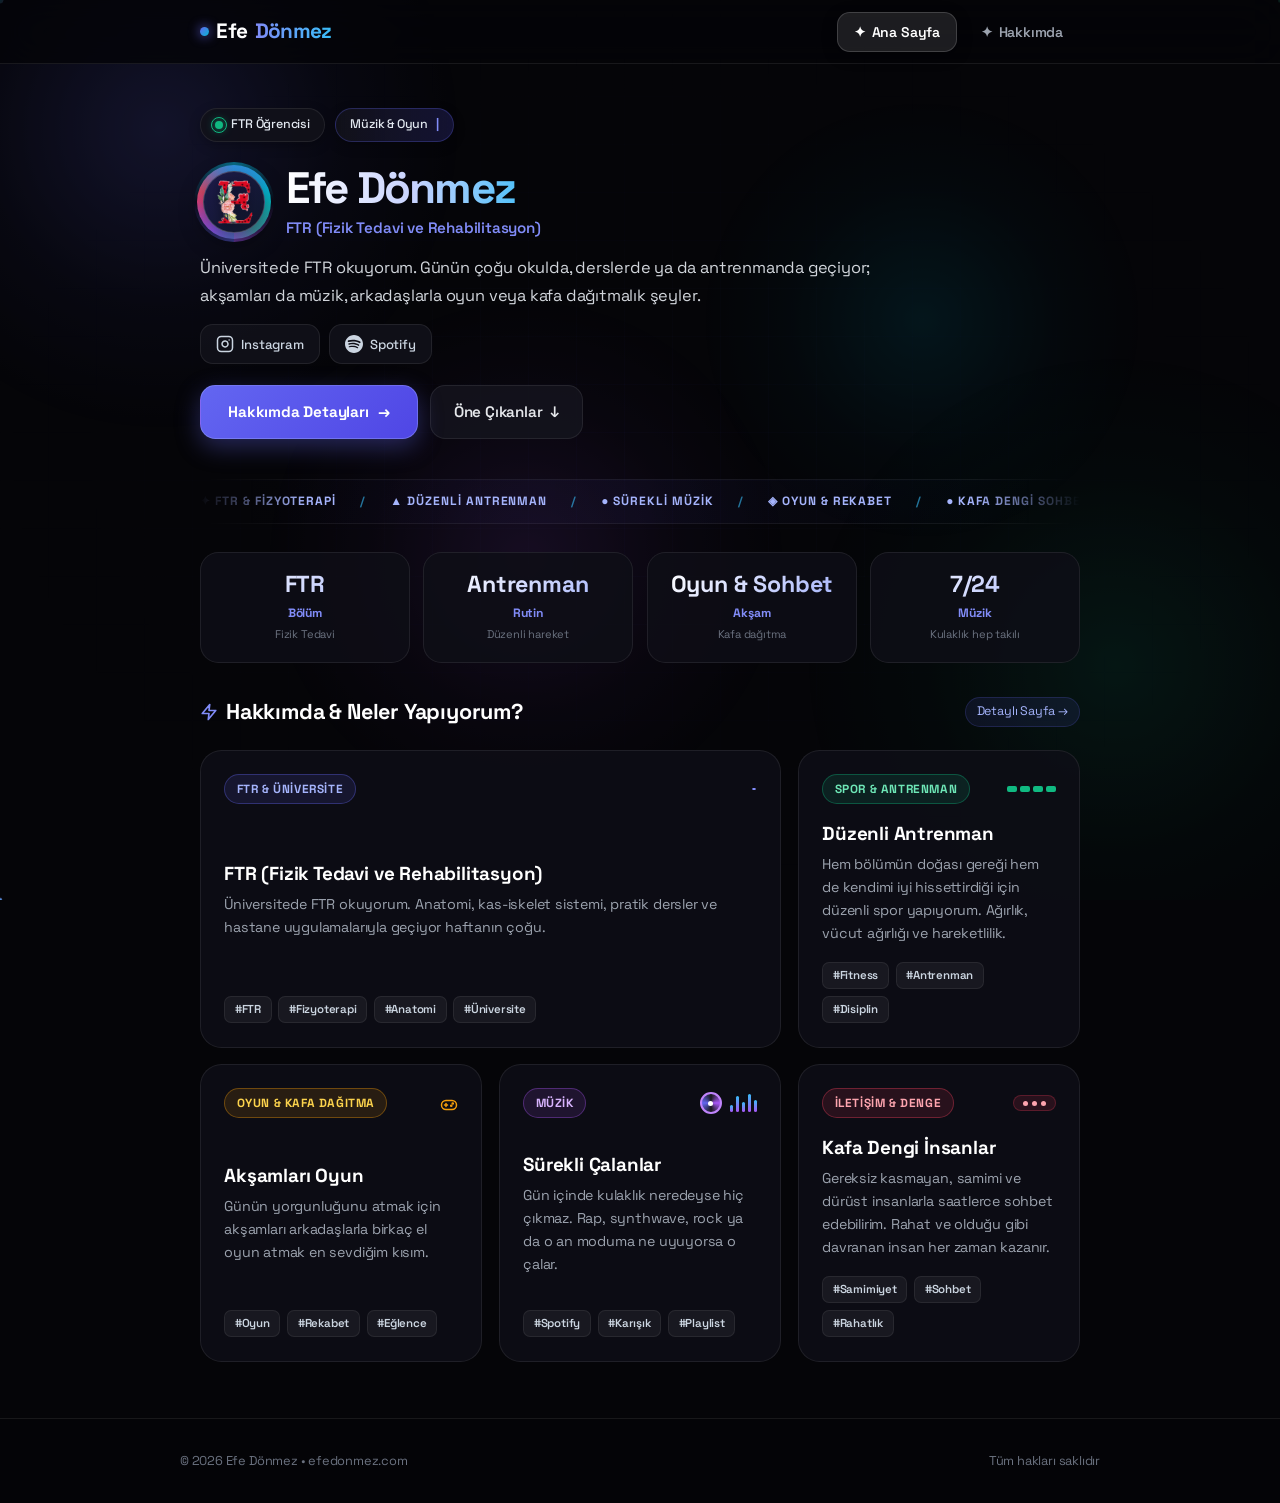
==== commit f2b0a05b: "style: replace cartoon emojis with minimalist glowing accent indicators" ====
--- a/index.html
+++ b/index.html
@@ -56,7 +56,7 @@
       <div class="hero-section">
         <div class="profile-badge-row stagger-item" style="--delay: 0.05s">
           <div class="status-pill"><span class="status-dot"></span><span>FTR Öğrencisi</span></div>
-          <div class="status-pill pill-glow"><span class="floating-emoji">🎧</span><span id="typewriter-text">Müzik & Oyun</span><span class="typewriter-cursor">|</span></div>
+          <div class="status-pill pill-glow"><span id="typewriter-text">Müzik & Oyun</span><span class="typewriter-cursor">|</span></div>
         </div>
         <div class="hero-main">
           <div class="hero-name-row stagger-item" style="--delay: 0.12s">
@@ -83,7 +83,7 @@
         <div class="marquee-track">
           <div class="marquee-content">
             <span>✦ FTR & FİZYOTERAPİ</span><span class="sep">/</span><span>▲ DÜZENLİ ANTRENMAN</span><span class="sep">/</span>
-            <span>🎧 SÜREKLİ MÜZİK</span><span class="sep">/</span><span>◈ OYUN & REKABET</span><span class="sep">/</span>
+            <span>● SÜREKLİ MÜZİK</span><span class="sep">/</span><span>◈ OYUN & REKABET</span><span class="sep">/</span>
             <span>● KAFA DENGİ SOHBET</span><span class="sep">/</span><span>✦ EFEDONMEZ.COM</span>
           </div>
         </div>
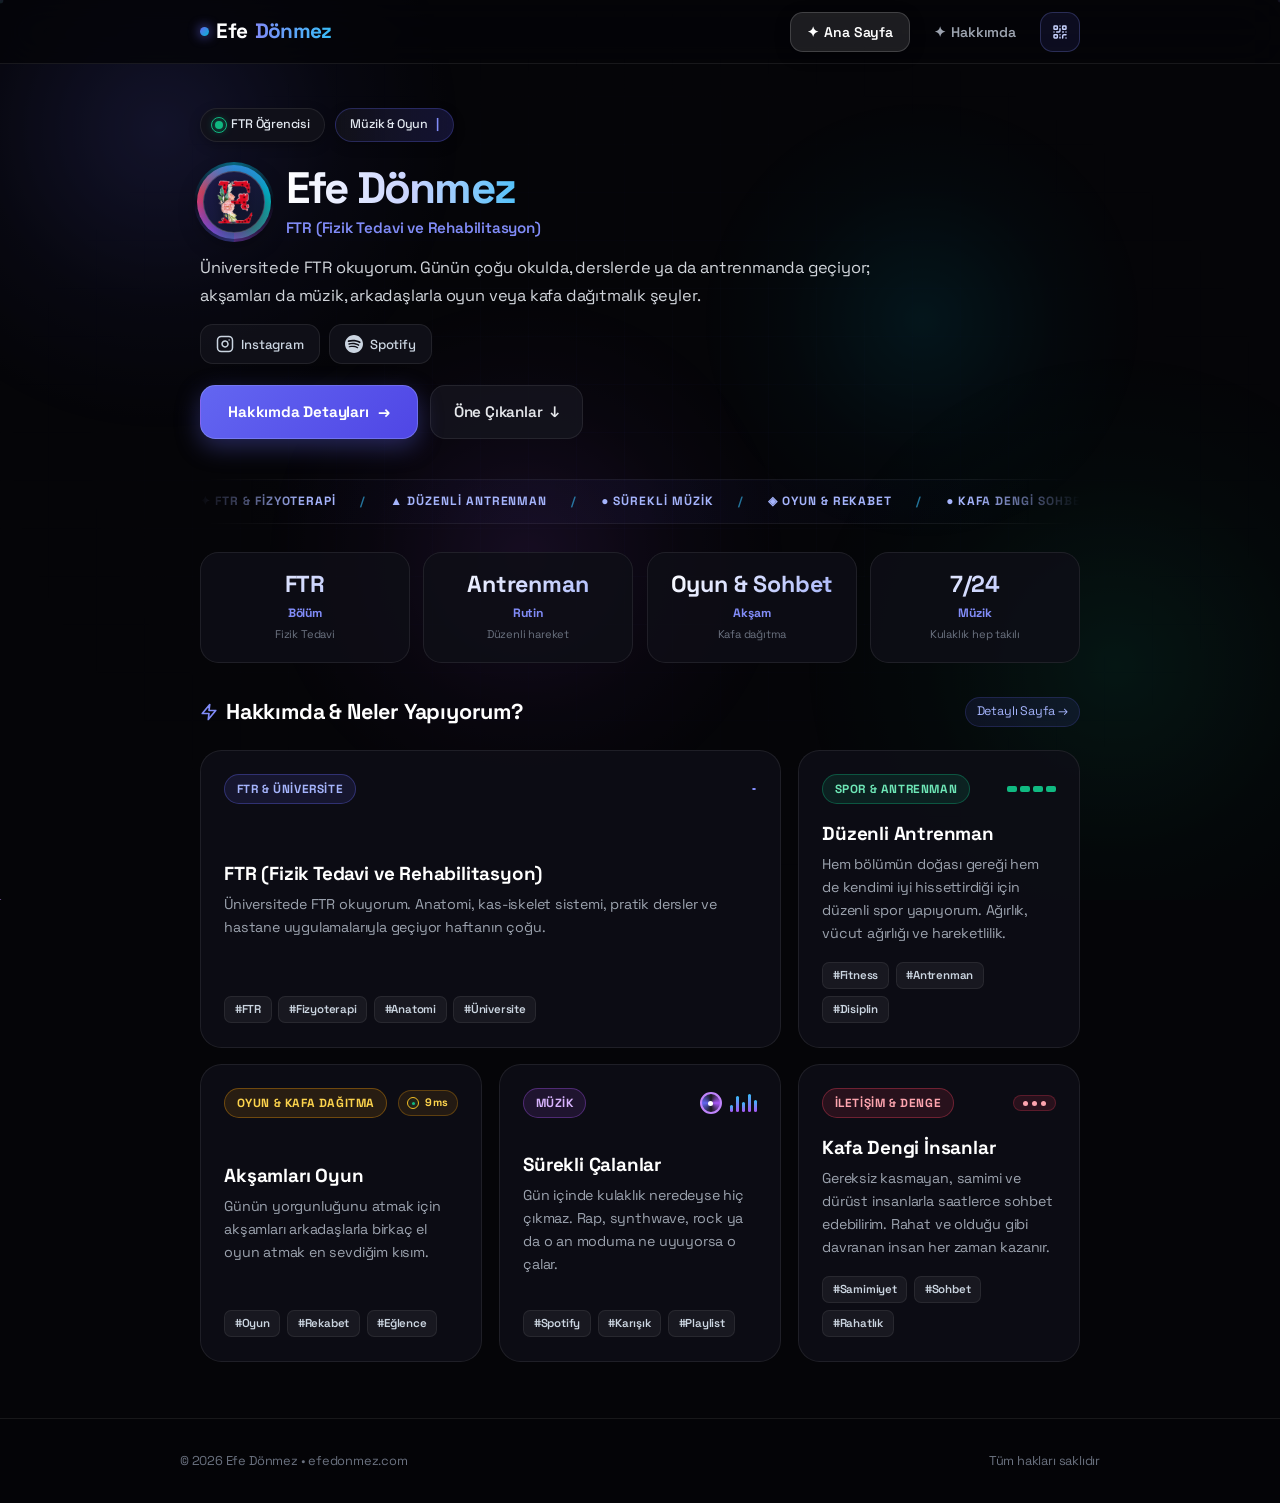
==== commit b7c1c508: "feat: add Digital Business Card & QR modal, custom 404 page, and mobile enhancements" ====
--- a/index.html
+++ b/index.html
@@ -22,6 +22,7 @@
   <link rel="stylesheet" href="css/base.css" />
   <link rel="stylesheet" href="css/showcase.css" />
   <link rel="stylesheet" href="css/bento.css" />
+  <link rel="stylesheet" href="css/qr-card.css" />
 </head>
 <body>
   <div class="scroll-progress-bar" id="scroll-progress"></div>
@@ -46,6 +47,9 @@
       <nav class="nav-tabs">
         <a href="index.html" class="tab-btn active" id="nav-home"><span>✦</span> Ana Sayfa</a>
         <a href="hakkimda.html" class="tab-btn" id="nav-about"><span>✦</span> Hakkımda</a>
+        <button onclick="openQrModal()" class="tab-btn qr-trigger-btn" title="Dijital Kartvizit & QR" aria-label="Dijital Kartvizit">
+          <svg width="16" height="16" viewBox="0 0 24 24" fill="none" stroke="currentColor" stroke-width="2.2" stroke-linecap="round" stroke-linejoin="round"><rect width="5" height="5" x="3" y="3" rx="1"/><rect width="5" height="5" x="16" y="3" rx="1"/><rect width="5" height="5" x="3" y="16" rx="1"/><path d="M21 16h-3a2 2 0 0 0-2 2v3"/><path d="M21 21v.01"/><path d="M12 7v3a2 2 0 0 1-2 2H7"/><path d="M3 12h.01"/><path d="M12 3h.01"/><path d="M12 16v.01"/><path d="M16 12h1"/><path d="M21 12v.01"/><path d="M12 21v-1"/></svg>
+        </button>
       </nav>
     </div>
   </header>
@@ -117,5 +121,6 @@
   <script src="data/profile.js"></script>
   <script src="js/app.js"></script>
   <script src="js/components.js"></script>
+  <script src="js/qr-card.js"></script>
 </body>
 </html>
--- a/css/bento.css
+++ b/css/bento.css
@@ -62,8 +62,10 @@
 .typing-dot:nth-child(2) { animation-delay: 0.2s; } .typing-dot:nth-child(3) { animation-delay: 0.4s; }
 @keyframes typingBounce { 0%, 80%, 100% { transform: translateY(0); opacity: 0.4; } 40% { transform: translateY(-4px); opacity: 1; } }
 
-.game-ping { font-size: 1.1rem; display: inline-block; animation: controllerRock 2s ease-in-out infinite; }
-@keyframes controllerRock { 0%, 100% { transform: rotate(-8deg) scale(1); } 50% { transform: rotate(8deg) scale(1.15); } }
+.game-hud { display: inline-flex; align-items: center; gap: 6px; padding: 0.22rem 0.55rem; border-radius: 9999px; background: rgba(245, 158, 11, 0.1); border: 1px solid rgba(245, 158, 11, 0.28); }
+.crosshair-icon { width: 12px; height: 12px; border: 1.5px solid #fbbf24; border-radius: 50%; position: relative; display: inline-flex; align-items: center; justify-content: center; animation: spinHalo 6s linear infinite; }
+.crosshair-icon::after { content: ''; width: 3px; height: 3px; border-radius: 50%; background: #10b981; box-shadow: 0 0 6px #10b981; }
+.ping-text { font-size: 0.68rem; font-weight: 800; color: #fcd34d; letter-spacing: 0.02em; }
 
 .bento-title { font-size: 1.18rem; font-weight: 800; color: #fff; line-height: 1.35; }
 .bento-desc { font-size: 0.89rem; color: var(--text-muted); line-height: 1.62; }
--- a/css/qr-card.css
+++ b/css/qr-card.css
@@ -0,0 +1,113 @@
+/* ==========================================================================
+   QR-CARD.CSS - Dijital Kartvizit, QR Modal & 404 Ekranı (Mobil Uyumlu < 130 Satır)
+   ========================================================================== */
+
+.qr-trigger-btn {
+  padding: 0.45rem 0.68rem !important;
+  min-width: 40px;
+  justify-content: center;
+  border: 1px solid rgba(129, 140, 248, 0.25) !important;
+  background: rgba(99, 102, 241, 0.1) !important;
+  color: #c7d2fe !important;
+}
+.qr-trigger-btn:hover {
+  background: rgba(99, 102, 241, 0.22) !important;
+  border-color: rgba(129, 140, 248, 0.55) !important;
+  color: #fff !important;
+}
+
+.qr-modal-backdrop {
+  position: fixed; inset: 0; z-index: 9990;
+  background: rgba(3, 3, 6, 0.78);
+  backdrop-filter: blur(14px); -webkit-backdrop-filter: blur(14px);
+  display: flex; align-items: center; justify-content: center;
+  padding: 1rem; opacity: 0; pointer-events: none;
+  transition: opacity 0.25s cubic-bezier(0.16, 1, 0.3, 1);
+}
+.qr-modal-backdrop.open { opacity: 1; pointer-events: auto; }
+
+.qr-modal-card {
+  width: 100%; max-width: 360px;
+  background: linear-gradient(160deg, rgba(18, 18, 28, 0.97) 0%, rgba(10, 10, 16, 0.98) 100%);
+  border: 1px solid rgba(129, 140, 248, 0.3);
+  border-radius: 1.5rem; padding: 1.5rem 1.35rem;
+  box-shadow: 0 24px 60px rgba(0, 0, 0, 0.75), 0 0 35px rgba(99, 102, 241, 0.2);
+  display: flex; flex-direction: column; align-items: center; gap: 1.1rem;
+  position: relative; transform: translateY(20px) scale(0.96);
+  transition: transform 0.28s cubic-bezier(0.16, 1, 0.3, 1);
+}
+.qr-modal-backdrop.open .qr-modal-card { transform: translateY(0) scale(1); }
+
+.qr-close-btn {
+  position: absolute; top: 0.9rem; right: 0.9rem;
+  width: 34px; height: 34px; border-radius: 50%;
+  background: rgba(255, 255, 255, 0.06); border: 1px solid rgba(255, 255, 255, 0.1);
+  color: #9ca3af; font-size: 1.1rem; cursor: pointer;
+  display: flex; align-items: center; justify-content: center;
+  transition: all 0.2s ease;
+}
+.qr-close-btn:hover { background: rgba(244, 63, 94, 0.2); color: #fff; border-color: rgba(244, 63, 94, 0.4); }
+
+.qr-profile-head { display: flex; flex-direction: column; align-items: center; text-align: center; gap: 0.35rem; }
+.qr-avatar {
+  width: 54px; height: 54px; border-radius: 50%;
+  background: linear-gradient(135deg, #1e1b4b, #0f172a);
+  border: 2px solid #818cf8; padding: 4px;
+  box-shadow: 0 0 18px rgba(99, 102, 241, 0.4);
+}
+.qr-avatar img { width: 100%; height: 100%; object-fit: contain; }
+.qr-name { font-size: 1.25rem; font-weight: 800; color: #fff; letter-spacing: -0.02em; margin-top: 0.2rem; }
+.qr-role { font-size: 0.78rem; font-weight: 600; color: var(--primary-light); }
+
+.qr-box {
+  padding: 0.75rem; border-radius: 1.15rem;
+  background: #0a0a12; border: 1.5px solid rgba(129, 140, 248, 0.35);
+  box-shadow: inset 0 0 20px rgba(99, 102, 241, 0.12), 0 8px 24px rgba(0, 0, 0, 0.4);
+  display: flex; align-items: center; justify-content: center;
+}
+.qr-box img { width: 176px; height: 176px; display: block; border-radius: 0.5rem; }
+
+.qr-domain-badge {
+  font-size: 0.78rem; font-weight: 700; color: #cbd5e1;
+  background: rgba(255, 255, 255, 0.05); border: 1px solid rgba(255, 255, 255, 0.08);
+  padding: 0.3rem 0.85rem; border-radius: 9999px; letter-spacing: 0.02em;
+}
+
+.qr-actions { display: grid; grid-template-columns: 1fr 1fr; gap: 0.6rem; width: 100%; }
+.qr-btn {
+  min-height: 44px; padding: 0.6rem 0.8rem; border-radius: 0.85rem;
+  font-family: var(--font-sans); font-size: 0.82rem; font-weight: 700;
+  display: inline-flex; align-items: center; justify-content: center; gap: 0.4rem;
+  cursor: pointer; transition: all 0.2s ease; text-decoration: none;
+  background: rgba(255, 255, 255, 0.06); color: #e2e8f0; border: 1px solid rgba(255, 255, 255, 0.1);
+}
+.qr-btn:hover { background: rgba(99, 102, 241, 0.2); color: #fff; border-color: rgba(129, 140, 248, 0.45); }
+.qr-btn.primary {
+  background: linear-gradient(135deg, #6366f1, #4f46e5); color: #fff;
+  border-color: rgba(165, 180, 252, 0.35);
+}
+
+/* 404 Ekranı Stilleri */
+.error-404-wrap {
+  min-height: 68vh; display: flex; flex-direction: column;
+  align-items: center; justify-content: center; text-align: center;
+  gap: 1rem; padding: 2rem 1rem;
+}
+.error-code {
+  font-size: clamp(4.5rem, 15vw, 7.5rem); font-weight: 900; line-height: 1;
+  letter-spacing: -0.05em;
+  background: linear-gradient(135deg, #818cf8 0%, #38bdf8 50%, #f43f5e 100%);
+  -webkit-background-clip: text; -webkit-text-fill-color: transparent;
+}
+.error-title { font-size: clamp(1.3rem, 4vw, 1.75rem); font-weight: 800; color: #fff; }
+.error-desc { font-size: 0.95rem; color: var(--text-muted); max-width: 420px; }
+
+/* Mobil Alt-Çekmece (Bottom-Sheet) Uyumluluğu */
+@media (max-width: 480px) {
+  .qr-modal-backdrop { align-items: flex-end; padding: 0; }
+  .qr-modal-card {
+    max-width: 100%; border-radius: 1.5rem 1.5rem 0 0;
+    padding: 1.5rem 1.25rem calc(1.5rem + var(--sab)) 1.25rem;
+    transform: translateY(100%);
+  }
+}
